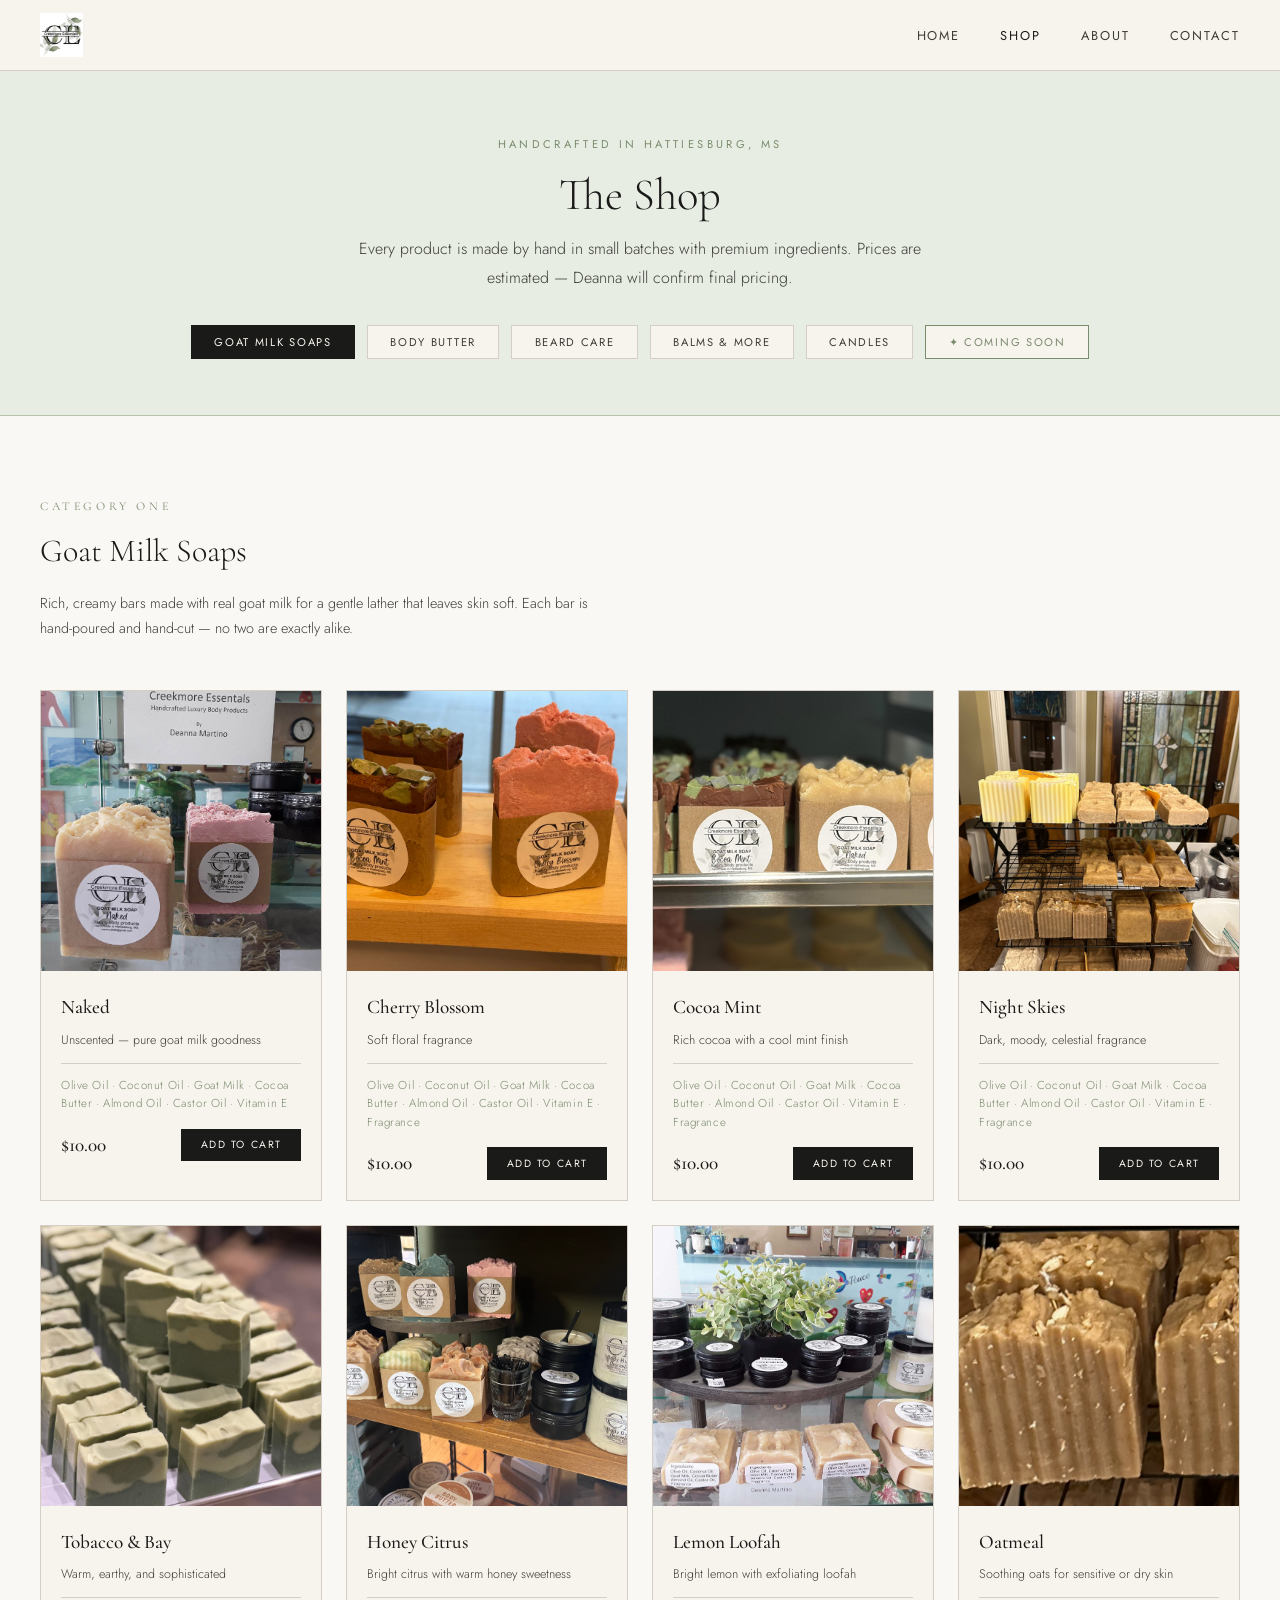
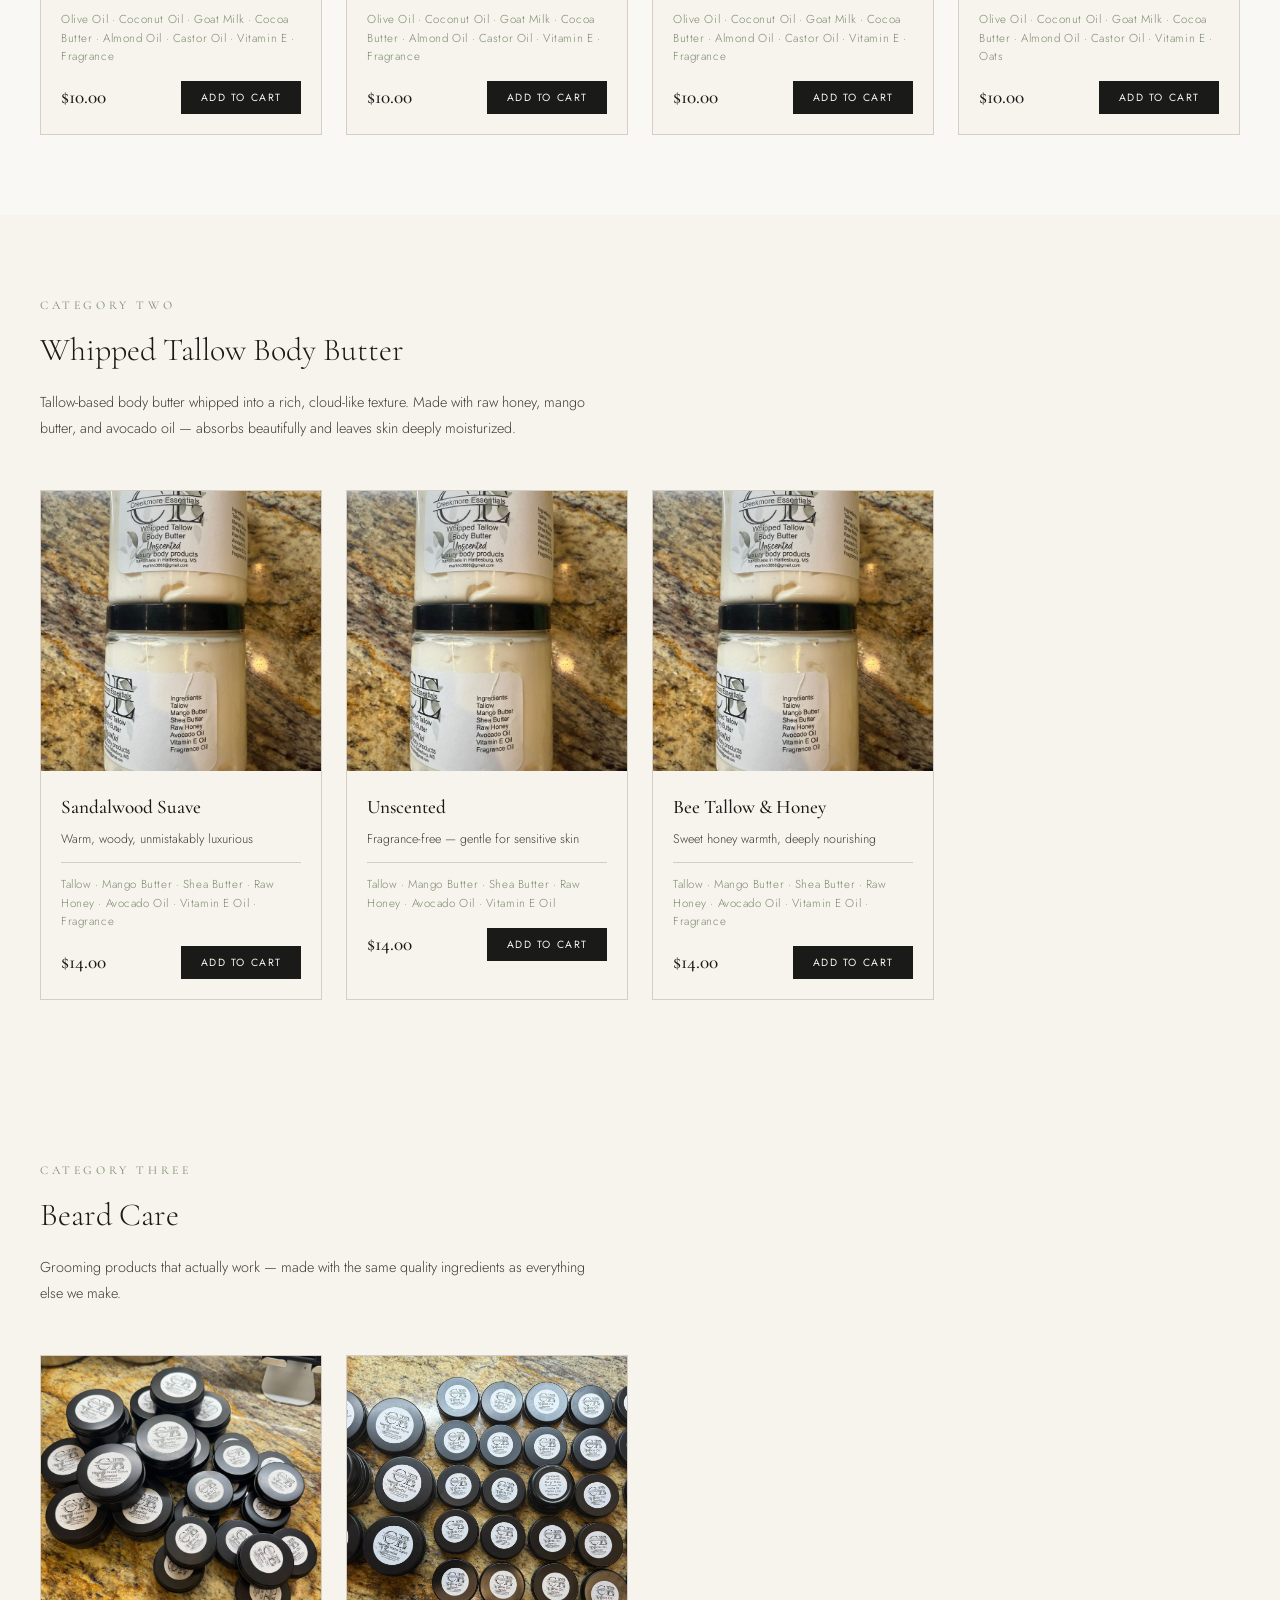
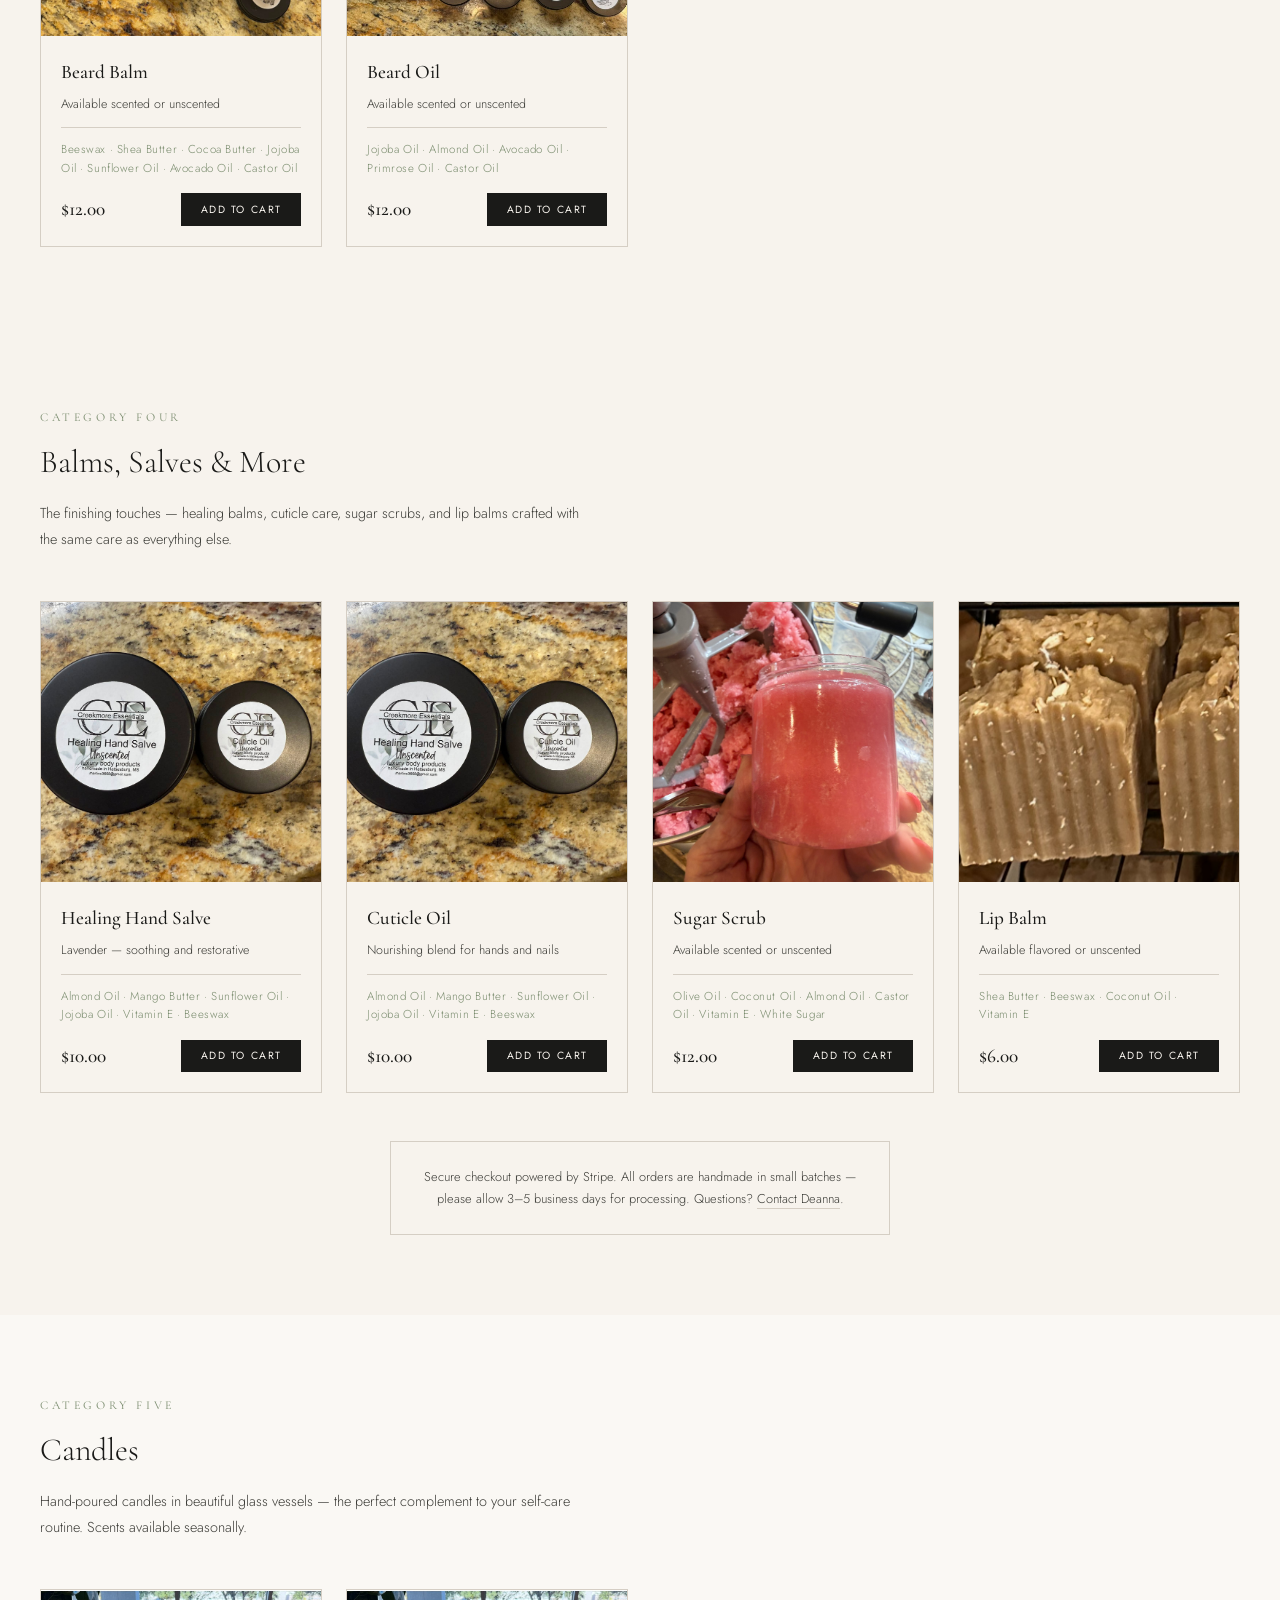
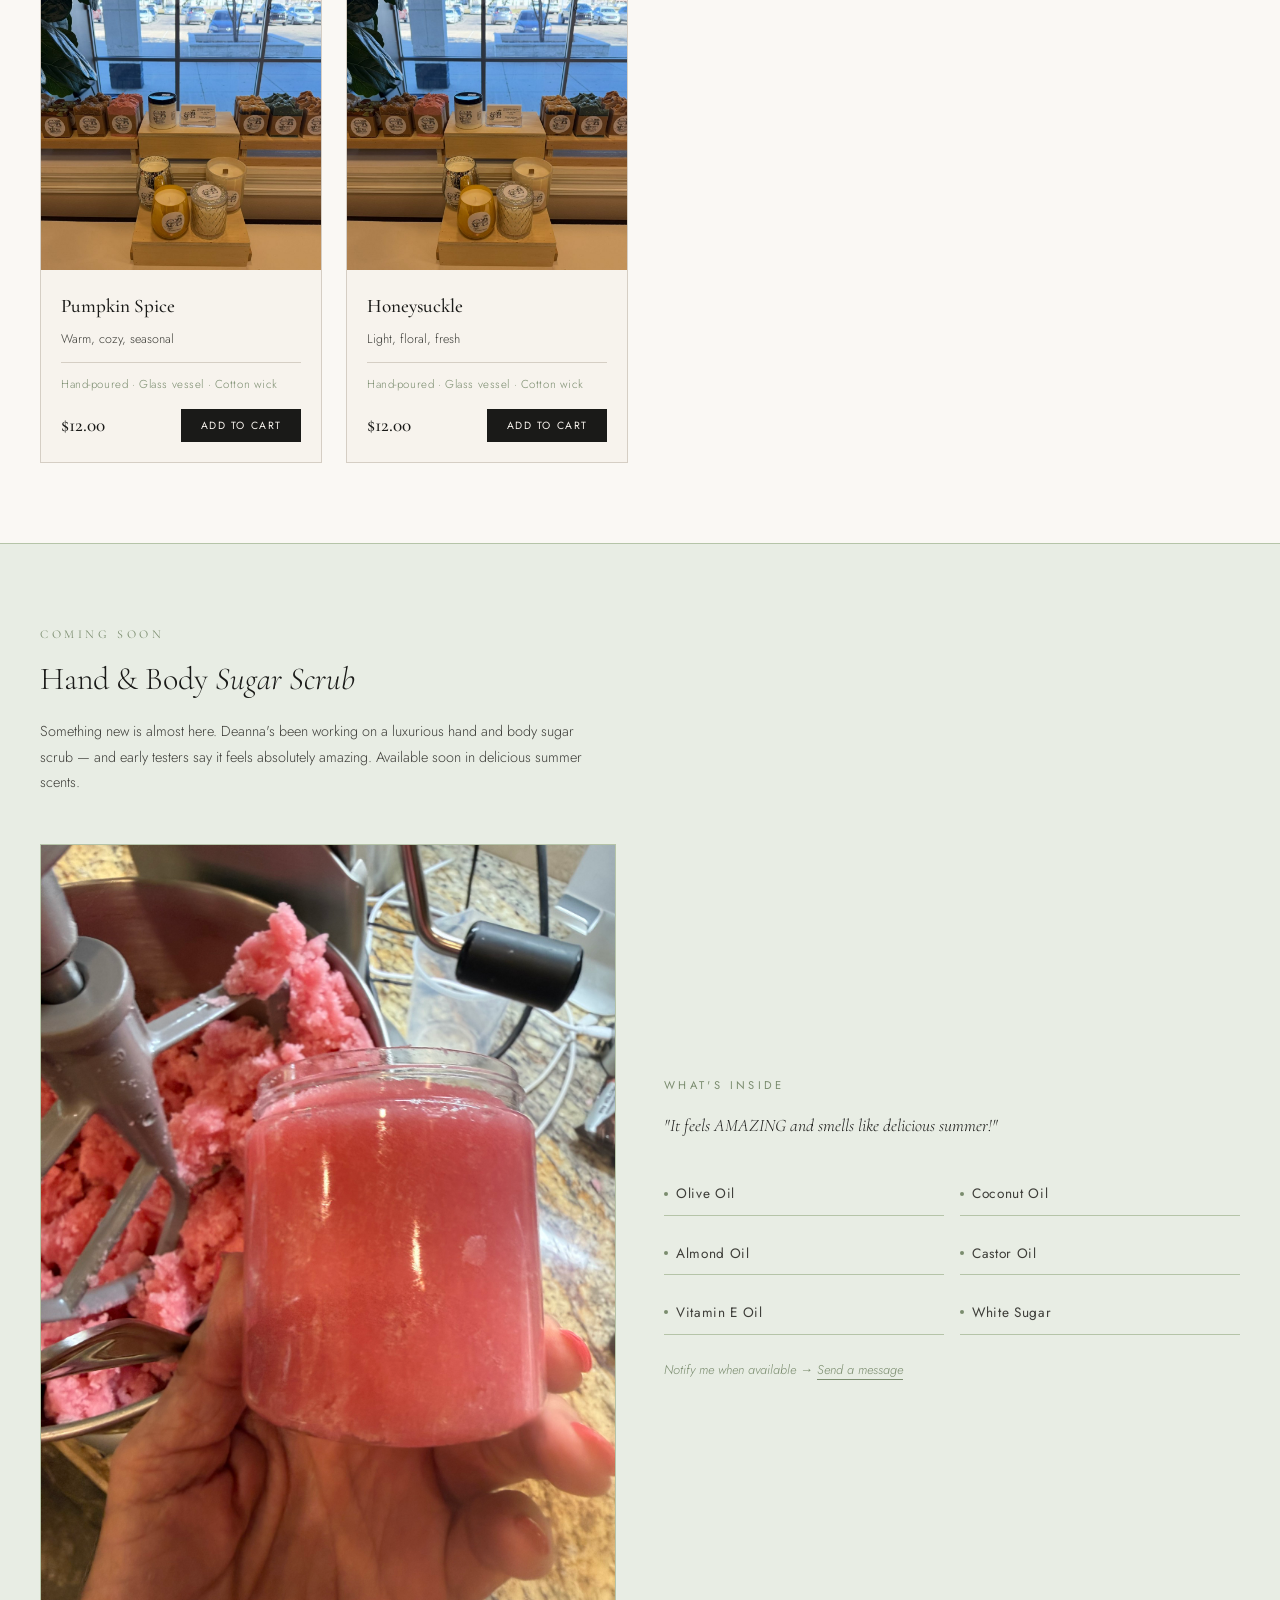
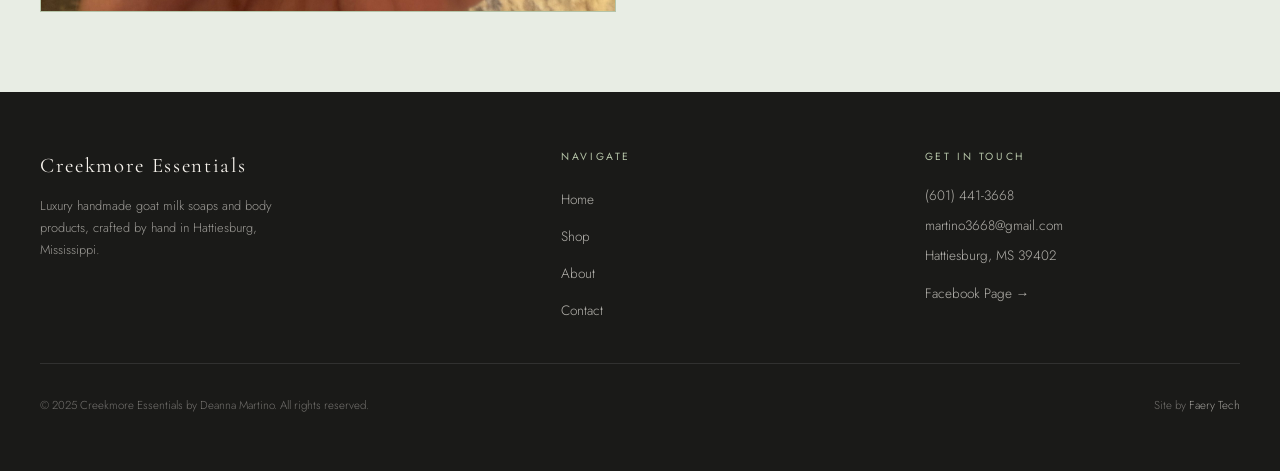
==== shop.html @ b6f65c26 "initial commit" ====
<!DOCTYPE html>
<html lang="en">
<head>
  <meta charset="UTF-8" />
  <meta name="viewport" content="width=device-width, initial-scale=1.0" />
  <title>Shop — Creekmore Essentials</title>
  <meta name="description" content="Shop handmade luxury goat milk soaps, body butters, beard care, and more by Creekmore Essentials." />
  <link rel="stylesheet" href="styles.css" />
</head>
<body>

  <!-- ===== NAVIGATION ===== -->
  <nav class="nav">
    <div class="nav-inner">
      <a href="index.html" class="nav-logo"><img src="Images/logo.jpg" alt="Creekmore Essentials" /></a>
      <ul class="nav-links" id="navLinks">
        <li><a href="index.html">Home</a></li>
        <li><a href="shop.html" class="active">Shop</a></li>
        <li><a href="about.html">About</a></li>
        <li><a href="contact.html">Contact</a></li>
      </ul>
      <button class="nav-toggle" id="navToggle" aria-label="Toggle navigation">
        <span></span>
        <span></span>
        <span></span>
      </button>
    </div>
  </nav>

  <!-- ===== SHOP HERO ===== -->
  <div class="page-header">
    <span class="section-label">Handcrafted in Hattiesburg, MS</span>
    <h1 class="section-heading">The Shop</h1>
    <p class="section-body">Every product is made by hand in small batches with premium ingredients. Prices are estimated — Deanna will confirm final pricing.</p>
    <div class="shop-categories" style="margin-top:2rem;">
      <button class="category-btn active" onclick="scrollToSection('soaps')">Goat Milk Soaps</button>
      <button class="category-btn" onclick="scrollToSection('body-butter')">Body Butter</button>
      <button class="category-btn" onclick="scrollToSection('beard')">Beard Care</button>
      <button class="category-btn" onclick="scrollToSection('extras')">Balms & More</button>
      <button class="category-btn" onclick="scrollToSection('coming-soon')">Candles</button>
      <button class="category-btn" onclick="scrollToSection('coming-soon')" style="border-color: var(--sage); color: var(--sage);">✦ Coming Soon</button>
    </div>
  </div>

  <!-- ===== GOAT MILK SOAPS ===== -->
  <section class="shop-section" id="soaps">
    <div class="section-inner">
      <p class="shop-category-heading">Category One</p>
      <h2 class="shop-category-title">Goat Milk Soaps</h2>
      <p class="shop-category-desc">Rich, creamy bars made with real goat milk for a gentle lather that leaves skin soft. Each bar is hand-poured and hand-cut — no two are exactly alike.</p>

      <div class="shop-grid">

        <div class="shop-item">
          <div class="shop-item-image">
            <img src="Images/3.jpg" alt="Naked Goat Milk Soap" />
          </div>
          <div class="shop-item-info">
            <h3 class="shop-item-name">Naked</h3>
            <p class="shop-item-scent">Unscented — pure goat milk goodness</p>
            <p class="shop-item-ingredients">Olive Oil · Coconut Oil · Goat Milk · Cocoa Butter · Almond Oil · Castor Oil · Vitamin E</p>
            <div class="shop-item-footer">
              <span class="shop-item-price">$10.00</span>
              <!-- Stripe buy button goes here -->
              <button class="btn-add-cart">Add to Cart</button>
            </div>
          </div>
        </div>

        <div class="shop-item">
          <div class="shop-item-image">
            <img src="Images/8.jpg" alt="Cherry Blossom Soap" />
          </div>
          <div class="shop-item-info">
            <h3 class="shop-item-name">Cherry Blossom</h3>
            <p class="shop-item-scent">Soft floral fragrance</p>
            <p class="shop-item-ingredients">Olive Oil · Coconut Oil · Goat Milk · Cocoa Butter · Almond Oil · Castor Oil · Vitamin E · Fragrance</p>
            <div class="shop-item-footer">
              <span class="shop-item-price">$10.00</span>
              <button class="btn-add-cart">Add to Cart</button>
            </div>
          </div>
        </div>

        <div class="shop-item">
          <div class="shop-item-image">
            <img src="Images/5.jpg" alt="Cocoa Mint Soap" />
          </div>
          <div class="shop-item-info">
            <h3 class="shop-item-name">Cocoa Mint</h3>
            <p class="shop-item-scent">Rich cocoa with a cool mint finish</p>
            <p class="shop-item-ingredients">Olive Oil · Coconut Oil · Goat Milk · Cocoa Butter · Almond Oil · Castor Oil · Vitamin E · Fragrance</p>
            <div class="shop-item-footer">
              <span class="shop-item-price">$10.00</span>
              <button class="btn-add-cart">Add to Cart</button>
            </div>
          </div>
        </div>

        <div class="shop-item">
          <div class="shop-item-image">
            <img src="Images/12.jpg" alt="Night Skies Soap" />
          </div>
          <div class="shop-item-info">
            <h3 class="shop-item-name">Night Skies</h3>
            <p class="shop-item-scent">Dark, moody, celestial fragrance</p>
            <p class="shop-item-ingredients">Olive Oil · Coconut Oil · Goat Milk · Cocoa Butter · Almond Oil · Castor Oil · Vitamin E · Fragrance</p>
            <div class="shop-item-footer">
              <span class="shop-item-price">$10.00</span>
              <button class="btn-add-cart">Add to Cart</button>
            </div>
          </div>
        </div>

        <div class="shop-item">
          <div class="shop-item-image">
            <img src="Images/17.jpg" alt="Tobacco and Bay Soap" />
          </div>
          <div class="shop-item-info">
            <h3 class="shop-item-name">Tobacco & Bay</h3>
            <p class="shop-item-scent">Warm, earthy, and sophisticated</p>
            <p class="shop-item-ingredients">Olive Oil · Coconut Oil · Goat Milk · Cocoa Butter · Almond Oil · Castor Oil · Vitamin E · Fragrance</p>
            <div class="shop-item-footer">
              <span class="shop-item-price">$10.00</span>
              <button class="btn-add-cart">Add to Cart</button>
            </div>
          </div>
        </div>

        <div class="shop-item">
          <div class="shop-item-image">
            <img src="Images/10.jpg" alt="Honey Citrus Soap" />
          </div>
          <div class="shop-item-info">
            <h3 class="shop-item-name">Honey Citrus</h3>
            <p class="shop-item-scent">Bright citrus with warm honey sweetness</p>
            <p class="shop-item-ingredients">Olive Oil · Coconut Oil · Goat Milk · Cocoa Butter · Almond Oil · Castor Oil · Vitamin E · Fragrance</p>
            <div class="shop-item-footer">
              <span class="shop-item-price">$10.00</span>
              <button class="btn-add-cart">Add to Cart</button>
            </div>
          </div>
        </div>

        <div class="shop-item">
          <div class="shop-item-image">
            <img src="Images/4.jpg" alt="Lemon Loofah Soap" />
          </div>
          <div class="shop-item-info">
            <h3 class="shop-item-name">Lemon Loofah</h3>
            <p class="shop-item-scent">Bright lemon with exfoliating loofah</p>
            <p class="shop-item-ingredients">Olive Oil · Coconut Oil · Goat Milk · Cocoa Butter · Almond Oil · Castor Oil · Vitamin E · Fragrance</p>
            <div class="shop-item-footer">
              <span class="shop-item-price">$10.00</span>
              <button class="btn-add-cart">Add to Cart</button>
            </div>
          </div>
        </div>

        <div class="shop-item">
          <div class="shop-item-image">
            <img src="Images/1.jpg" alt="Oatmeal Goat Milk Soap" />
          </div>
          <div class="shop-item-info">
            <h3 class="shop-item-name">Oatmeal</h3>
            <p class="shop-item-scent">Soothing oats for sensitive or dry skin</p>
            <p class="shop-item-ingredients">Olive Oil · Coconut Oil · Goat Milk · Cocoa Butter · Almond Oil · Castor Oil · Vitamin E · Oats</p>
            <div class="shop-item-footer">
              <span class="shop-item-price">$10.00</span>
              <button class="btn-add-cart">Add to Cart</button>
            </div>
          </div>
        </div>

      </div>
    </div>
  </section>

  <!-- ===== BODY BUTTER ===== -->
  <section class="shop-section" id="body-butter" style="background-color: var(--cream);">
    <div class="section-inner">
      <p class="shop-category-heading">Category Two</p>
      <h2 class="shop-category-title">Whipped Tallow Body Butter</h2>
      <p class="shop-category-desc">Tallow-based body butter whipped into a rich, cloud-like texture. Made with raw honey, mango butter, and avocado oil — absorbs beautifully and leaves skin deeply moisturized.</p>

      <div class="shop-grid">

        <div class="shop-item">
          <div class="shop-item-image">
            <img src="Images/whippedtallowbodybutter.jpg" alt="Sandalwood Suave Whipped Tallow Body Butter" />
          </div>
          <div class="shop-item-info">
            <h3 class="shop-item-name">Sandalwood Suave</h3>
            <p class="shop-item-scent">Warm, woody, unmistakably luxurious</p>
            <p class="shop-item-ingredients">Tallow · Mango Butter · Shea Butter · Raw Honey · Avocado Oil · Vitamin E Oil · Fragrance</p>
            <div class="shop-item-footer">
              <span class="shop-item-price">$14.00</span>
              <button class="btn-add-cart">Add to Cart</button>
            </div>
          </div>
        </div>

        <div class="shop-item">
          <div class="shop-item-image">
            <img src="Images/whippedtallowbodybutter.jpg" alt="Unscented Whipped Tallow Body Butter" />
          </div>
          <div class="shop-item-info">
            <h3 class="shop-item-name">Unscented</h3>
            <p class="shop-item-scent">Fragrance-free — gentle for sensitive skin</p>
            <p class="shop-item-ingredients">Tallow · Mango Butter · Shea Butter · Raw Honey · Avocado Oil · Vitamin E Oil</p>
            <div class="shop-item-footer">
              <span class="shop-item-price">$14.00</span>
              <button class="btn-add-cart">Add to Cart</button>
            </div>
          </div>
        </div>

        <div class="shop-item">
          <div class="shop-item-image">
            <img src="Images/whippedtallowbodybutter.jpg" alt="Bee Tallow and Honey Whipped Body Butter" />
          </div>
          <div class="shop-item-info">
            <h3 class="shop-item-name">Bee Tallow & Honey</h3>
            <p class="shop-item-scent">Sweet honey warmth, deeply nourishing</p>
            <p class="shop-item-ingredients">Tallow · Mango Butter · Shea Butter · Raw Honey · Avocado Oil · Vitamin E Oil · Fragrance</p>
            <div class="shop-item-footer">
              <span class="shop-item-price">$14.00</span>
              <button class="btn-add-cart">Add to Cart</button>
            </div>
          </div>
        </div>

      </div>
    </div>
  </section>

  <!-- ===== BEARD CARE ===== -->
  <section class="shop-section" id="beard">
    <div class="section-inner">
      <p class="shop-category-heading">Category Three</p>
      <h2 class="shop-category-title">Beard Care</h2>
      <p class="shop-category-desc">Grooming products that actually work — made with the same quality ingredients as everything else we make.</p>

      <div class="shop-grid">

        <div class="shop-item">
          <div class="shop-item-image">
            <img src="Images/23.jpg" alt="Beard Balm" />
          </div>
          <div class="shop-item-info">
            <h3 class="shop-item-name">Beard Balm</h3>
            <p class="shop-item-scent">Available scented or unscented</p>
            <p class="shop-item-ingredients">Beeswax · Shea Butter · Cocoa Butter · Jojoba Oil · Sunflower Oil · Avocado Oil · Castor Oil</p>
            <div class="shop-item-footer">
              <span class="shop-item-price">$12.00</span>
              <button class="btn-add-cart">Add to Cart</button>
            </div>
          </div>
        </div>

        <div class="shop-item">
          <div class="shop-item-image">
            <img src="Images/21.jpg" alt="Beard Oil" />
          </div>
          <div class="shop-item-info">
            <h3 class="shop-item-name">Beard Oil</h3>
            <p class="shop-item-scent">Available scented or unscented</p>
            <p class="shop-item-ingredients">Jojoba Oil · Almond Oil · Avocado Oil · Primrose Oil · Castor Oil</p>
            <div class="shop-item-footer">
              <span class="shop-item-price">$12.00</span>
              <button class="btn-add-cart">Add to Cart</button>
            </div>
          </div>
        </div>

      </div>
    </div>
  </section>

  <!-- ===== BALMS & EXTRAS ===== -->
  <section class="shop-section" id="extras" style="background-color: var(--cream);">
    <div class="section-inner">
      <p class="shop-category-heading">Category Four</p>
      <h2 class="shop-category-title">Balms, Salves & More</h2>
      <p class="shop-category-desc">The finishing touches — healing balms, cuticle care, sugar scrubs, and lip balms crafted with the same care as everything else.</p>

      <div class="shop-grid">

        <div class="shop-item">
          <div class="shop-item-image">
            <img src="Images/handsalvecuticleoil.jpg" alt="Healing Hand Salve" />
          </div>
          <div class="shop-item-info">
            <h3 class="shop-item-name">Healing Hand Salve</h3>
            <p class="shop-item-scent">Lavender — soothing and restorative</p>
            <p class="shop-item-ingredients">Almond Oil · Mango Butter · Sunflower Oil · Jojoba Oil · Vitamin E · Beeswax</p>
            <div class="shop-item-footer">
              <span class="shop-item-price">$10.00</span>
              <button class="btn-add-cart">Add to Cart</button>
            </div>
          </div>
        </div>

        <div class="shop-item">
          <div class="shop-item-image">
            <img src="Images/handsalvecuticleoil.jpg" alt="Cuticle Oil" />
          </div>
          <div class="shop-item-info">
            <h3 class="shop-item-name">Cuticle Oil</h3>
            <p class="shop-item-scent">Nourishing blend for hands and nails</p>
            <p class="shop-item-ingredients">Almond Oil · Mango Butter · Sunflower Oil · Jojoba Oil · Vitamin E · Beeswax</p>
            <div class="shop-item-footer">
              <span class="shop-item-price">$10.00</span>
              <button class="btn-add-cart">Add to Cart</button>
            </div>
          </div>
        </div>

        <div class="shop-item">
          <div class="shop-item-image">
            <img src="Images/handandbodysugarscrub.jpg" alt="Sugar Scrub" />
          </div>
          <div class="shop-item-info">
            <h3 class="shop-item-name">Sugar Scrub</h3>
            <p class="shop-item-scent">Available scented or unscented</p>
            <p class="shop-item-ingredients">Olive Oil · Coconut Oil · Almond Oil · Castor Oil · Vitamin E · White Sugar</p>
            <div class="shop-item-footer">
              <span class="shop-item-price">$12.00</span>
              <button class="btn-add-cart">Add to Cart</button>
            </div>
          </div>
        </div>

        <div class="shop-item">
          <div class="shop-item-image">
            <img src="Images/1.jpg" alt="Lip Balm" />
          </div>
          <div class="shop-item-info">
            <h3 class="shop-item-name">Lip Balm</h3>
            <p class="shop-item-scent">Available flavored or unscented</p>
            <p class="shop-item-ingredients">Shea Butter · Beeswax · Coconut Oil · Vitamin E</p>
            <div class="shop-item-footer">
              <span class="shop-item-price">$6.00</span>
              <button class="btn-add-cart">Add to Cart</button>
            </div>
          </div>
        </div>

      </div>

      <!-- Stripe checkout note -->
      <div class="stripe-note">
        <p>Secure checkout powered by Stripe. All orders are handmade in small batches — please allow 3–5 business days for processing. Questions? <a href="contact.html" style="border-bottom:1px solid var(--border);">Contact Deanna</a>.</p>
      </div>

    </div>
  </section>

  <!-- ===== CANDLES ===== -->
  <section class="shop-section" style="background-color: var(--warm-white);">
    <div class="section-inner">
      <p class="shop-category-heading">Category Five</p>
      <h2 class="shop-category-title">Candles</h2>
      <p class="shop-category-desc">Hand-poured candles in beautiful glass vessels — the perfect complement to your self-care routine. Scents available seasonally.</p>

      <div class="shop-grid">
        <div class="shop-item">
          <div class="shop-item-image">
            <img src="Images/24.jpg" alt="Creekmore Essentials Candles" />
          </div>
          <div class="shop-item-info">
            <h3 class="shop-item-name">Pumpkin Spice</h3>
            <p class="shop-item-scent">Warm, cozy, seasonal</p>
            <p class="shop-item-ingredients">Hand-poured · Glass vessel · Cotton wick</p>
            <div class="shop-item-footer">
              <span class="shop-item-price">$12.00</span>
              <button class="btn-add-cart">Add to Cart</button>
            </div>
          </div>
        </div>

        <div class="shop-item">
          <div class="shop-item-image">
            <img src="Images/24.jpg" alt="Creekmore Essentials Candles" />
          </div>
          <div class="shop-item-info">
            <h3 class="shop-item-name">Honeysuckle</h3>
            <p class="shop-item-scent">Light, floral, fresh</p>
            <p class="shop-item-ingredients">Hand-poured · Glass vessel · Cotton wick</p>
            <div class="shop-item-footer">
              <span class="shop-item-price">$12.00</span>
              <button class="btn-add-cart">Add to Cart</button>
            </div>
          </div>
        </div>
      </div>
    </div>
  </section>

  <!-- ===== COMING SOON ===== -->
  <section class="shop-section" id="coming-soon" style="background-color: var(--sage-pale); border-top: 1px solid var(--sage-light);">
    <div class="section-inner">
      <p class="shop-category-heading">Coming Soon</p>
      <h2 class="shop-category-title">Hand & Body <em>Sugar Scrub</em></h2>
      <p class="shop-category-desc">Something new is almost here. Deanna's been working on a luxurious hand and body sugar scrub — and early testers say it feels absolutely amazing. Available soon in delicious summer scents.</p>

      <div style="display: grid; grid-template-columns: 1fr 1fr; gap: 3rem; align-items: center; margin-top: 2rem;">
        <div>
          <img src="Images/handandbodysugarscrub.jpg" alt="Hand and Body Sugar Scrub coming soon" style="width:100%; border: 1px solid var(--sage-light);" />
        </div>
        <div>
          <span class="section-label">What's inside</span>
          <p style="font-family: var(--font-display); font-size: 1.1rem; font-style: italic; color: var(--ink); margin-bottom: 1rem; line-height: 1.7;">"It feels AMAZING and smells like delicious summer!"</p>
          <ul class="ingredients-list">
            <li>Olive Oil</li>
            <li>Coconut Oil</li>
            <li>Almond Oil</li>
            <li>Castor Oil</li>
            <li>Vitamin E Oil</li>
            <li>White Sugar</li>
          </ul>
          <p style="font-size: 0.8rem; color: var(--sage); margin-top: 1.5rem; font-style: italic;">Notify me when available → <a href="contact.html" style="border-bottom: 1px solid var(--sage);">Send a message</a></p>
        </div>
      </div>
    </div>
  </section>

  <!-- ===== FOOTER ===== -->
  <footer class="footer">
    <div class="footer-inner">
      <div>
        <p class="footer-brand-name">Creekmore Essentials</p>
        <p class="footer-tagline">Luxury handmade goat milk soaps and body products, crafted by hand in Hattiesburg, Mississippi.</p>
      </div>
      <div>
        <p class="footer-heading">Navigate</p>
        <ul class="footer-links">
          <li><a href="index.html">Home</a></li>
          <li><a href="shop.html">Shop</a></li>
          <li><a href="about.html">About</a></li>
          <li><a href="contact.html">Contact</a></li>
        </ul>
      </div>
      <div>
        <p class="footer-heading">Get in Touch</p>
        <p class="footer-contact-item"><a href="tel:6014413668">(601) 441-3668</a></p>
        <p class="footer-contact-item"><a href="mailto:martino3668@gmail.com">martino3668@gmail.com</a></p>
        <p class="footer-contact-item">Hattiesburg, MS 39402</p>
        <p class="footer-contact-item" style="margin-top:1rem;"><a href="https://www.facebook.com/profile.php?id=61579328254378" target="_blank">Facebook Page →</a></p>
      </div>
    </div>
    <div class="footer-bottom">
      <p class="footer-copyright">&copy; 2025 Creekmore Essentials by Deanna Martino. All rights reserved.</p>
      <p class="footer-made-by">Site by <a href="https://faerytech.net" target="_blank">Faery Tech</a></p>
    </div>
  </footer>

  <script src="main.js"></script>
</body>
</html>
---- styles.css ----
/* ============================================
   CREEKMORE ESSENTIALS — styles.css
   Luxury handmade soaps & body products
   Deanna Martino | Hattiesburg, MS
   ============================================ */

/* --- Google Fonts --- */
@import url('https://fonts.googleapis.com/css2?family=Cormorant+Garamond:ital,wght@0,300;0,400;0,500;0,600;1,300;1,400&family=Jost:wght@300;400;500&display=swap');

/* --- CSS Variables --- */
:root {
  --cream: #f7f3ed;
  --cream-dark: #ede7dd;
  --ink: #1a1a18;
  --ink-light: #3d3d38;
  --sage: #7a8c6e;
  --sage-light: #b5c4a8;
  --sage-pale: #e8ede4;
  --warm-white: #faf8f4;
  --border: #d5cec4;
  --font-display: 'Cormorant Garamond', Georgia, serif;
  --font-body: 'Jost', sans-serif;
  --transition: 0.3s ease;
}

/* --- Reset --- */
*, *::before, *::after {
  box-sizing: border-box;
  margin: 0;
  padding: 0;
}

html {
  scroll-behavior: smooth;
}

body {
  background-color: var(--cream);
  color: var(--ink);
  font-family: var(--font-body);
  font-weight: 300;
  font-size: 16px;
  line-height: 1.7;
  -webkit-font-smoothing: antialiased;
}

img {
  max-width: 100%;
  display: block;
}

a {
  color: inherit;
  text-decoration: none;
}

/* ============================================
   NAVIGATION
   ============================================ */

.nav {
  position: sticky;
  top: 0;
  z-index: 100;
  background-color: var(--cream);
  border-bottom: 1px solid var(--border);
  padding: 0 2rem;
}

.nav-inner {
  max-width: 1200px;
  margin: 0 auto;
  display: flex;
  align-items: center;
  justify-content: space-between;
  height: 70px;
}

.nav-logo {
  font-family: var(--font-display);
  font-size: 1.3rem;
  font-weight: 500;
  letter-spacing: 0.08em;
  text-transform: uppercase;
}

.nav-logo span {
  color: var(--sage);
}

.nav-logo img {
  height: 44px;
  max-width: 180px;
  width: auto;
  display: block;
}

.nav-links {
  display: flex;
  gap: 2.5rem;
  list-style: none;
}

.nav-links a {
  font-family: var(--font-body);
  font-size: 0.8rem;
  font-weight: 400;
  letter-spacing: 0.15em;
  text-transform: uppercase;
  color: var(--ink-light);
  transition: color var(--transition);
}

.nav-links a:hover,
.nav-links a.active {
  color: var(--ink);
}

/* Mobile nav toggle */
.nav-toggle {
  display: none;
  flex-direction: column;
  gap: 5px;
  cursor: pointer;
  background: none;
  border: none;
  padding: 4px;
}

.nav-toggle span {
  display: block;
  width: 24px;
  height: 1px;
  background-color: var(--ink);
  transition: var(--transition);
}

/* ============================================
   HERO — INDEX
   ============================================ */

.hero {
  min-height: 70vh;
  display: grid;
  grid-template-columns: 1fr 1fr;
  overflow: hidden;
}

.hero-content {
  display: flex;
  flex-direction: column;
  justify-content: center;
  padding: 6rem 5rem 6rem 6rem;
  background-color: var(--warm-white);
}

.hero-eyebrow {
  font-family: var(--font-body);
  font-size: 0.75rem;
  font-weight: 400;
  letter-spacing: 0.25em;
  text-transform: uppercase;
  color: var(--sage);
  margin-bottom: 1.5rem;
}

.hero-heading {
  font-family: var(--font-display);
  font-size: clamp(3rem, 5vw, 5.5rem);
  font-weight: 300;
  line-height: 1.1;
  color: var(--ink);
  margin-bottom: 1.5rem;
}

.hero-heading em {
  font-style: italic;
  color: var(--sage);
}

.hero-subtext {
  font-size: 1rem;
  font-weight: 300;
  color: var(--ink-light);
  max-width: 380px;
  margin-bottom: 3rem;
  line-height: 1.8;
}

.hero-ctas {
  display: flex;
  gap: 1rem;
  flex-wrap: wrap;
}

.btn-primary {
  display: inline-block;
  padding: 0.85rem 2.2rem;
  background-color: var(--ink);
  color: var(--cream);
  font-family: var(--font-body);
  font-size: 0.75rem;
  font-weight: 400;
  letter-spacing: 0.2em;
  text-transform: uppercase;
  transition: background-color var(--transition), color var(--transition);
}

.btn-primary:hover {
  background-color: var(--sage);
}

.btn-outline {
  display: inline-block;
  padding: 0.85rem 2.2rem;
  border: 1px solid var(--ink);
  color: var(--ink);
  font-family: var(--font-body);
  font-size: 0.75rem;
  font-weight: 400;
  letter-spacing: 0.2em;
  text-transform: uppercase;
  transition: background-color var(--transition), color var(--transition), border-color var(--transition);
}

.btn-outline:hover {
  background-color: var(--ink);
  color: var(--cream);
}

.hero-image {
  position: relative;
  overflow: hidden;
}

.hero-image img {
  width: 100%;
  height: 100%;
  object-fit: cover;
  object-position: center;
}

/* ============================================
   SECTION COMMONS
   ============================================ */

section {
  padding: 6rem 2rem;
}

.section-inner {
  max-width: 1200px;
  margin: 0 auto;
}

.section-label {
  font-family: var(--font-body);
  font-size: 0.7rem;
  font-weight: 400;
  letter-spacing: 0.3em;
  text-transform: uppercase;
  color: var(--sage);
  margin-bottom: 1rem;
  display: block;
}

.section-heading {
  font-family: var(--font-display);
  font-size: clamp(2rem, 3.5vw, 3.5rem);
  font-weight: 300;
  line-height: 1.15;
  color: var(--ink);
  margin-bottom: 1.5rem;
}

.section-heading em {
  font-style: italic;
}

.section-body {
  font-size: 1rem;
  font-weight: 300;
  color: var(--ink-light);
  max-width: 600px;
  line-height: 1.85;
}

/* ============================================
   INGREDIENTS HIGHLIGHT — INDEX
   ============================================ */

.ingredients-section {
  background-color: var(--sage-pale);
  border-top: 1px solid var(--sage-light);
  border-bottom: 1px solid var(--sage-light);
}

.ingredients-grid {
  display: grid;
  grid-template-columns: 1fr 1fr;
  gap: 5rem;
  align-items: center;
}

.ingredients-list {
  display: grid;
  grid-template-columns: 1fr 1fr;
  gap: 1rem;
  list-style: none;
  margin-top: 2rem;
}

.ingredients-list li {
  font-size: 0.85rem;
  font-weight: 400;
  letter-spacing: 0.05em;
  color: var(--ink-light);
  padding: 0.6rem 0;
  border-bottom: 1px solid var(--sage-light);
  display: flex;
  align-items: center;
  gap: 0.5rem;
}

.ingredients-list li::before {
  content: '';
  display: inline-block;
  width: 4px;
  height: 4px;
  border-radius: 50%;
  background-color: var(--sage);
  flex-shrink: 0;
}

.ingredients-note {
  margin-top: 2rem;
  padding: 1.2rem 1.5rem;
  border-left: 3px solid var(--sage);
  background-color: rgba(255,255,255,0.5);
}

.ingredients-note p {
  font-family: var(--font-display);
  font-style: italic;
  font-size: 1rem;
  color: var(--ink-light);
  line-height: 1.7;
}

/* ============================================
   FEATURED PRODUCTS — INDEX
   ============================================ */

.featured-section {
  background-color: var(--warm-white);
}

.featured-grid {
  display: grid;
  grid-template-columns: repeat(3, 1fr);
  gap: 2rem;
  margin-top: 3rem;
}

.product-card {
  background-color: var(--cream);
  border: 1px solid var(--border);
  overflow: hidden;
  transition: transform var(--transition), box-shadow var(--transition);
  cursor: pointer;
}

.product-card:hover {
  transform: translateY(-4px);
  box-shadow: 0 12px 40px rgba(26,26,24,0.08);
}

.product-card-image {
  aspect-ratio: 4/3;
  overflow: hidden;
  background-color: var(--cream-dark);
}

.product-card-image img {
  width: 100%;
  height: 100%;
  object-fit: cover;
  transition: transform 0.5s ease;
}

.product-card:hover .product-card-image img {
  transform: scale(1.04);
}

.product-card-body {
  padding: 1.5rem;
}

.product-card-category {
  font-size: 0.65rem;
  font-weight: 400;
  letter-spacing: 0.25em;
  text-transform: uppercase;
  color: var(--sage);
  margin-bottom: 0.5rem;
}

.product-card-name {
  font-family: var(--font-display);
  font-size: 1.3rem;
  font-weight: 500;
  color: var(--ink);
  margin-bottom: 0.5rem;
}

.product-card-desc {
  font-size: 0.85rem;
  font-weight: 300;
  color: var(--ink-light);
  line-height: 1.6;
  margin-bottom: 1rem;
}

.product-card-footer {
  display: flex;
  align-items: center;
  justify-content: space-between;
}

.product-price {
  font-family: var(--font-display);
  font-size: 1.1rem;
  font-weight: 500;
  color: var(--ink);
}

.product-link {
  font-size: 0.7rem;
  font-weight: 400;
  letter-spacing: 0.15em;
  text-transform: uppercase;
  color: var(--sage);
  border-bottom: 1px solid var(--sage-light);
  padding-bottom: 2px;
  transition: color var(--transition), border-color var(--transition);
}

.product-link:hover {
  color: var(--ink);
  border-color: var(--ink);
}

.featured-cta {
  text-align: center;
  margin-top: 3rem;
}

/* ============================================
   SOLD AT — INDEX
   ============================================ */

.retail-section {
  background-color: var(--cream);
  border-top: 1px solid var(--border);
}

.retail-inner {
  max-width: 800px;
  margin: 0 auto;
  text-align: center;
}

.retail-inner .section-heading {
  margin-bottom: 1rem;
}

.retail-inner .section-body {
  max-width: 100%;
  margin: 0 auto 2rem;
}

.retail-tag {
  display: inline-block;
  padding: 0.6rem 1.5rem;
  border: 1px solid var(--ink);
  font-size: 0.75rem;
  font-weight: 400;
  letter-spacing: 0.2em;
  text-transform: uppercase;
  color: var(--ink);
}

/* ============================================
   SHOP PAGE
   ============================================ */

.shop-hero {
  background-color: var(--sage-pale);
  padding: 5rem 2rem 4rem;
  text-align: center;
  border-bottom: 1px solid var(--sage-light);
}

.shop-hero .section-heading {
  margin: 0 auto 1rem;
}

.shop-hero .section-body {
  margin: 0 auto;
  text-align: center;
}

.shop-categories {
  display: flex;
  gap: 0.75rem;
  flex-wrap: wrap;
  justify-content: center;
  margin-top: 2.5rem;
}

.category-btn {
  padding: 0.5rem 1.4rem;
  border: 1px solid var(--border);
  background: var(--cream);
  color: var(--ink-light);
  font-family: var(--font-body);
  font-size: 0.7rem;
  font-weight: 400;
  letter-spacing: 0.15em;
  text-transform: uppercase;
  cursor: pointer;
  transition: all var(--transition);
}

.category-btn:hover,
.category-btn.active {
  background-color: var(--ink);
  color: var(--cream);
  border-color: var(--ink);
}

.shop-section {
  padding: 5rem 2rem;
  background-color: var(--warm-white);
}

.shop-section + .shop-section {
  background-color: var(--cream);
}

.shop-category-heading {
  font-family: var(--font-display);
  font-size: 0.75rem;
  font-weight: 400;
  letter-spacing: 0.3em;
  text-transform: uppercase;
  color: var(--sage);
  margin-bottom: 0.5rem;
}

.shop-category-title {
  font-family: var(--font-display);
  font-size: clamp(1.8rem, 2.5vw, 2.5rem);
  font-weight: 300;
  color: var(--ink);
  margin-bottom: 0.75rem;
}

.shop-category-desc {
  font-size: 0.9rem;
  font-weight: 300;
  color: var(--ink-light);
  max-width: 550px;
  line-height: 1.8;
  margin-bottom: 3rem;
}

.shop-grid {
  display: grid;
  grid-template-columns: repeat(auto-fill, minmax(260px, 1fr));
  gap: 1.5rem;
}

/* Stripe buy button placeholder */
.shop-item {
  background-color: var(--cream);
  border: 1px solid var(--border);
  overflow: hidden;
  transition: transform var(--transition), box-shadow var(--transition);
}

.shop-item:hover {
  transform: translateY(-3px);
  box-shadow: 0 10px 30px rgba(26,26,24,0.07);
}

.shop-item-image {
  aspect-ratio: 1/1;
  overflow: hidden;
  background-color: var(--cream-dark);
}

.shop-item-image img {
  width: 100%;
  height: 100%;
  object-fit: cover;
  transition: transform 0.5s ease;
}

.shop-item:hover .shop-item-image img {
  transform: scale(1.04);
}

.shop-item-info {
  padding: 1.25rem;
}

.shop-item-name {
  font-family: var(--font-display);
  font-size: 1.2rem;
  font-weight: 500;
  color: var(--ink);
  margin-bottom: 0.35rem;
}

.shop-item-scent {
  font-size: 0.78rem;
  font-weight: 300;
  color: var(--ink-light);
  margin-bottom: 0.75rem;
}

.shop-item-ingredients {
  font-size: 0.72rem;
  font-weight: 300;
  color: var(--sage);
  letter-spacing: 0.05em;
  line-height: 1.6;
  margin-bottom: 1rem;
  border-top: 1px solid var(--border);
  padding-top: 0.75rem;
}

.shop-item-footer {
  display: flex;
  align-items: center;
  justify-content: space-between;
  margin-top: 0.5rem;
}

.shop-item-price {
  font-family: var(--font-display);
  font-size: 1.2rem;
  font-weight: 500;
  color: var(--ink);
}

.btn-add-cart {
  padding: 0.55rem 1.2rem;
  background-color: var(--ink);
  color: var(--cream);
  font-family: var(--font-body);
  font-size: 0.65rem;
  font-weight: 400;
  letter-spacing: 0.15em;
  text-transform: uppercase;
  border: none;
  cursor: pointer;
  transition: background-color var(--transition);
}

.btn-add-cart:hover {
  background-color: var(--sage);
}

.stripe-note {
  text-align: center;
  margin-top: 3rem;
  padding: 1.5rem;
  border: 1px solid var(--border);
  max-width: 500px;
  margin-left: auto;
  margin-right: auto;
}

.stripe-note p {
  font-size: 0.8rem;
  font-weight: 300;
  color: var(--ink-light);
  line-height: 1.7;
}

/* ============================================
   ABOUT PAGE
   ============================================ */

.about-hero {
  background-color: var(--sage-pale);
  padding: 6rem 2rem;
  border-bottom: 1px solid var(--sage-light);
}

.about-hero-inner {
  max-width: 1100px;
  margin: 0 auto;
  display: grid;
  grid-template-columns: 1fr 1fr;
  gap: 5rem;
  align-items: center;
}

.about-image {
  border: 1px solid var(--sage-light);
  overflow: hidden;
}

.about-image img {
  width: 100%;
  aspect-ratio: 3/4;
  object-fit: cover;
}

.about-story {
  padding: 4rem 2rem;
}

.about-story-inner {
  max-width: 700px;
  margin: 0 auto;
}

.about-story p {
  font-size: 1rem;
  font-weight: 300;
  color: var(--ink-light);
  line-height: 1.9;
  margin-bottom: 1.5rem;
}

.about-story p:first-of-type {
  font-family: var(--font-display);
  font-size: 1.2rem;
  font-weight: 400;
  font-style: italic;
  color: var(--ink);
  line-height: 1.7;
}

.about-values {
  background-color: var(--cream-dark);
  padding: 5rem 2rem;
}

.values-grid {
  display: grid;
  grid-template-columns: repeat(3, 1fr);
  gap: 2rem;
  margin-top: 3rem;
}

.value-item {
  padding: 2rem;
  background-color: var(--cream);
  border: 1px solid var(--border);
}

.value-number {
  font-family: var(--font-display);
  font-size: 3rem;
  font-weight: 300;
  color: var(--sage-light);
  line-height: 1;
  margin-bottom: 1rem;
}

.value-title {
  font-family: var(--font-display);
  font-size: 1.2rem;
  font-weight: 500;
  color: var(--ink);
  margin-bottom: 0.75rem;
}

.value-text {
  font-size: 0.875rem;
  font-weight: 300;
  color: var(--ink-light);
  line-height: 1.75;
}

/* ============================================
   CONTACT PAGE
   ============================================ */

.contact-hero {
  background-color: var(--sage-pale);
  padding: 5rem 2rem 4rem;
  text-align: center;
  border-bottom: 1px solid var(--sage-light);
}

.contact-section {
  padding: 5rem 2rem;
  background-color: var(--warm-white);
}

.contact-grid {
  max-width: 1000px;
  margin: 0 auto;
  display: grid;
  grid-template-columns: 1fr 1.5fr;
  gap: 5rem;
}

.contact-info h3 {
  font-family: var(--font-display);
  font-size: 1.5rem;
  font-weight: 400;
  color: var(--ink);
  margin-bottom: 1.5rem;
}

.contact-detail {
  margin-bottom: 1.5rem;
}

.contact-detail-label {
  font-size: 0.65rem;
  font-weight: 400;
  letter-spacing: 0.25em;
  text-transform: uppercase;
  color: var(--sage);
  display: block;
  margin-bottom: 0.3rem;
}

.contact-detail-value {
  font-size: 0.95rem;
  font-weight: 300;
  color: var(--ink);
  line-height: 1.6;
}

.contact-detail-value a {
  border-bottom: 1px solid var(--border);
  transition: border-color var(--transition), color var(--transition);
}

.contact-detail-value a:hover {
  color: var(--sage);
  border-color: var(--sage);
}

.contact-social {
  margin-top: 2rem;
  padding-top: 2rem;
  border-top: 1px solid var(--border);
}

.contact-social p {
  font-size: 0.65rem;
  font-weight: 400;
  letter-spacing: 0.25em;
  text-transform: uppercase;
  color: var(--sage);
  margin-bottom: 0.75rem;
}

.contact-social a {
  font-size: 0.9rem;
  font-weight: 400;
  color: var(--ink);
  display: flex;
  align-items: center;
  gap: 0.5rem;
  transition: color var(--transition);
}

.contact-social a:hover {
  color: var(--sage);
}

/* Contact form */
.contact-form {
  display: flex;
  flex-direction: column;
  gap: 1.25rem;
}

.form-group {
  display: flex;
  flex-direction: column;
  gap: 0.4rem;
}

.form-label {
  font-size: 0.65rem;
  font-weight: 400;
  letter-spacing: 0.2em;
  text-transform: uppercase;
  color: var(--ink-light);
}

.form-input,
.form-textarea,
.form-select {
  background-color: var(--cream);
  border: 1px solid var(--border);
  padding: 0.75rem 1rem;
  font-family: var(--font-body);
  font-size: 0.9rem;
  font-weight: 300;
  color: var(--ink);
  outline: none;
  transition: border-color var(--transition);
  width: 100%;
  -webkit-appearance: none;
}

.form-input:focus,
.form-textarea:focus,
.form-select:focus {
  border-color: var(--sage);
}

.form-textarea {
  resize: vertical;
  min-height: 130px;
}

.form-submit {
  align-self: flex-start;
  margin-top: 0.5rem;
}

/* ============================================
   FOOTER
   ============================================ */

.footer {
  background-color: var(--ink);
  color: var(--cream);
  padding: 3.5rem 2rem;
}

.footer-inner {
  max-width: 1200px;
  margin: 0 auto;
  display: grid;
  grid-template-columns: 1.5fr 1fr 1fr;
  gap: 3rem;
}

.footer-brand-name {
  font-family: var(--font-display);
  font-size: 1.3rem;
  font-weight: 400;
  letter-spacing: 0.08em;
  margin-bottom: 0.75rem;
  color: var(--cream);
}

.footer-tagline {
  font-size: 0.8rem;
  font-weight: 300;
  color: rgba(247,243,237,0.6);
  line-height: 1.7;
  max-width: 260px;
}

.footer-heading {
  font-size: 0.65rem;
  font-weight: 400;
  letter-spacing: 0.25em;
  text-transform: uppercase;
  color: var(--sage-light);
  margin-bottom: 1.25rem;
}

.footer-links {
  list-style: none;
  display: flex;
  flex-direction: column;
  gap: 0.6rem;
}

.footer-links a {
  font-size: 0.85rem;
  font-weight: 300;
  color: rgba(247,243,237,0.7);
  transition: color var(--transition);
}

.footer-links a:hover {
  color: var(--cream);
}

.footer-contact-item {
  font-size: 0.85rem;
  font-weight: 300;
  color: rgba(247,243,237,0.7);
  margin-bottom: 0.5rem;
  line-height: 1.6;
}

.footer-contact-item a {
  color: inherit;
  transition: color var(--transition);
}

.footer-contact-item a:hover {
  color: var(--cream);
}

.footer-bottom {
  max-width: 1200px;
  margin: 2.5rem auto 0;
  padding-top: 2rem;
  border-top: 1px solid rgba(255,255,255,0.1);
  display: flex;
  align-items: center;
  justify-content: space-between;
}

.footer-copyright {
  font-size: 0.72rem;
  font-weight: 300;
  color: rgba(247,243,237,0.4);
}

.footer-made-by {
  font-size: 0.72rem;
  font-weight: 300;
  color: rgba(247,243,237,0.4);
}

.footer-made-by a {
  color: rgba(247,243,237,0.6);
  transition: color var(--transition);
}

.footer-made-by a:hover {
  color: var(--cream);
}

/* ============================================
   PAGE HEADER (inner pages)
   ============================================ */

.page-header {
  background-color: var(--sage-pale);
  padding: 4rem 2rem 3.5rem;
  border-bottom: 1px solid var(--sage-light);
  text-align: center;
}

.page-header .section-heading {
  margin: 0 auto 0.75rem;
}

.page-header .section-body {
  margin: 0 auto;
}

/* ============================================
   RESPONSIVE
   ============================================ */

@media (max-width: 900px) {
  .hero {
    grid-template-columns: 1fr;
    min-height: auto;
  }

  .hero-image {
    height: 50vw;
    min-height: 280px;
  }

  .hero-content {
    padding: 4rem 2rem;
  }

  .ingredients-grid,
  .about-hero-inner,
  .contact-grid {
    grid-template-columns: 1fr;
    gap: 3rem;
  }

  .featured-grid {
    grid-template-columns: 1fr 1fr;
  }

  .values-grid {
    grid-template-columns: 1fr;
  }

  .footer-inner {
    grid-template-columns: 1fr 1fr;
  }
}

@media (max-width: 600px) {
  .nav-links {
    display: none;
    flex-direction: column;
    position: fixed;
    top: 70px;
    left: 0;
    right: 0;
    background-color: var(--cream);
    padding: 2rem;
    gap: 1.5rem;
    border-bottom: 1px solid var(--border);
    z-index: 99;
  }

  .nav-links.open {
    display: flex;
  }

  .nav-toggle {
    display: flex;
  }

  .featured-grid,
  .shop-grid {
    grid-template-columns: 1fr;
  }

  .footer-inner {
    grid-template-columns: 1fr;
    gap: 2rem;
  }

  .footer-bottom {
    flex-direction: column;
    gap: 0.5rem;
    text-align: center;
  }

  .hero-content {
    padding: 3rem 1.5rem;
  }

  section {
    padding: 4rem 1.5rem;
  }
}
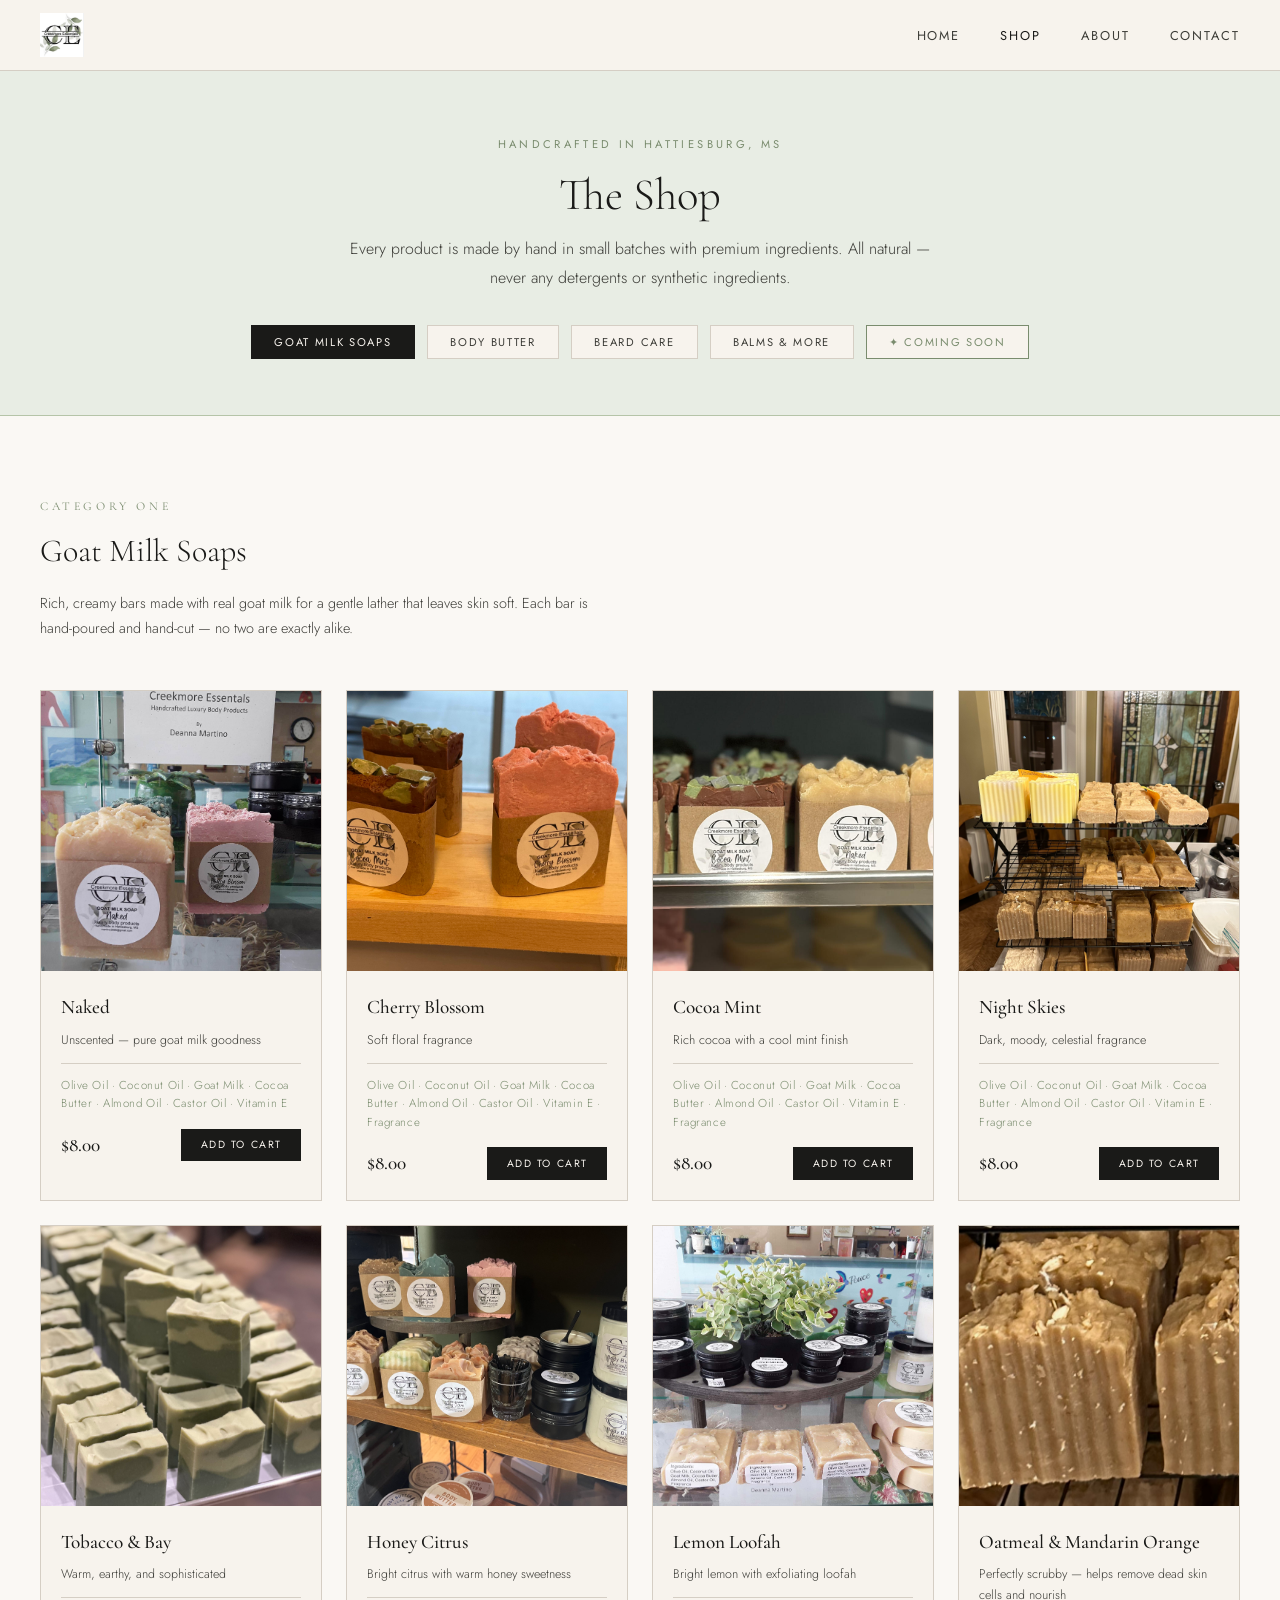
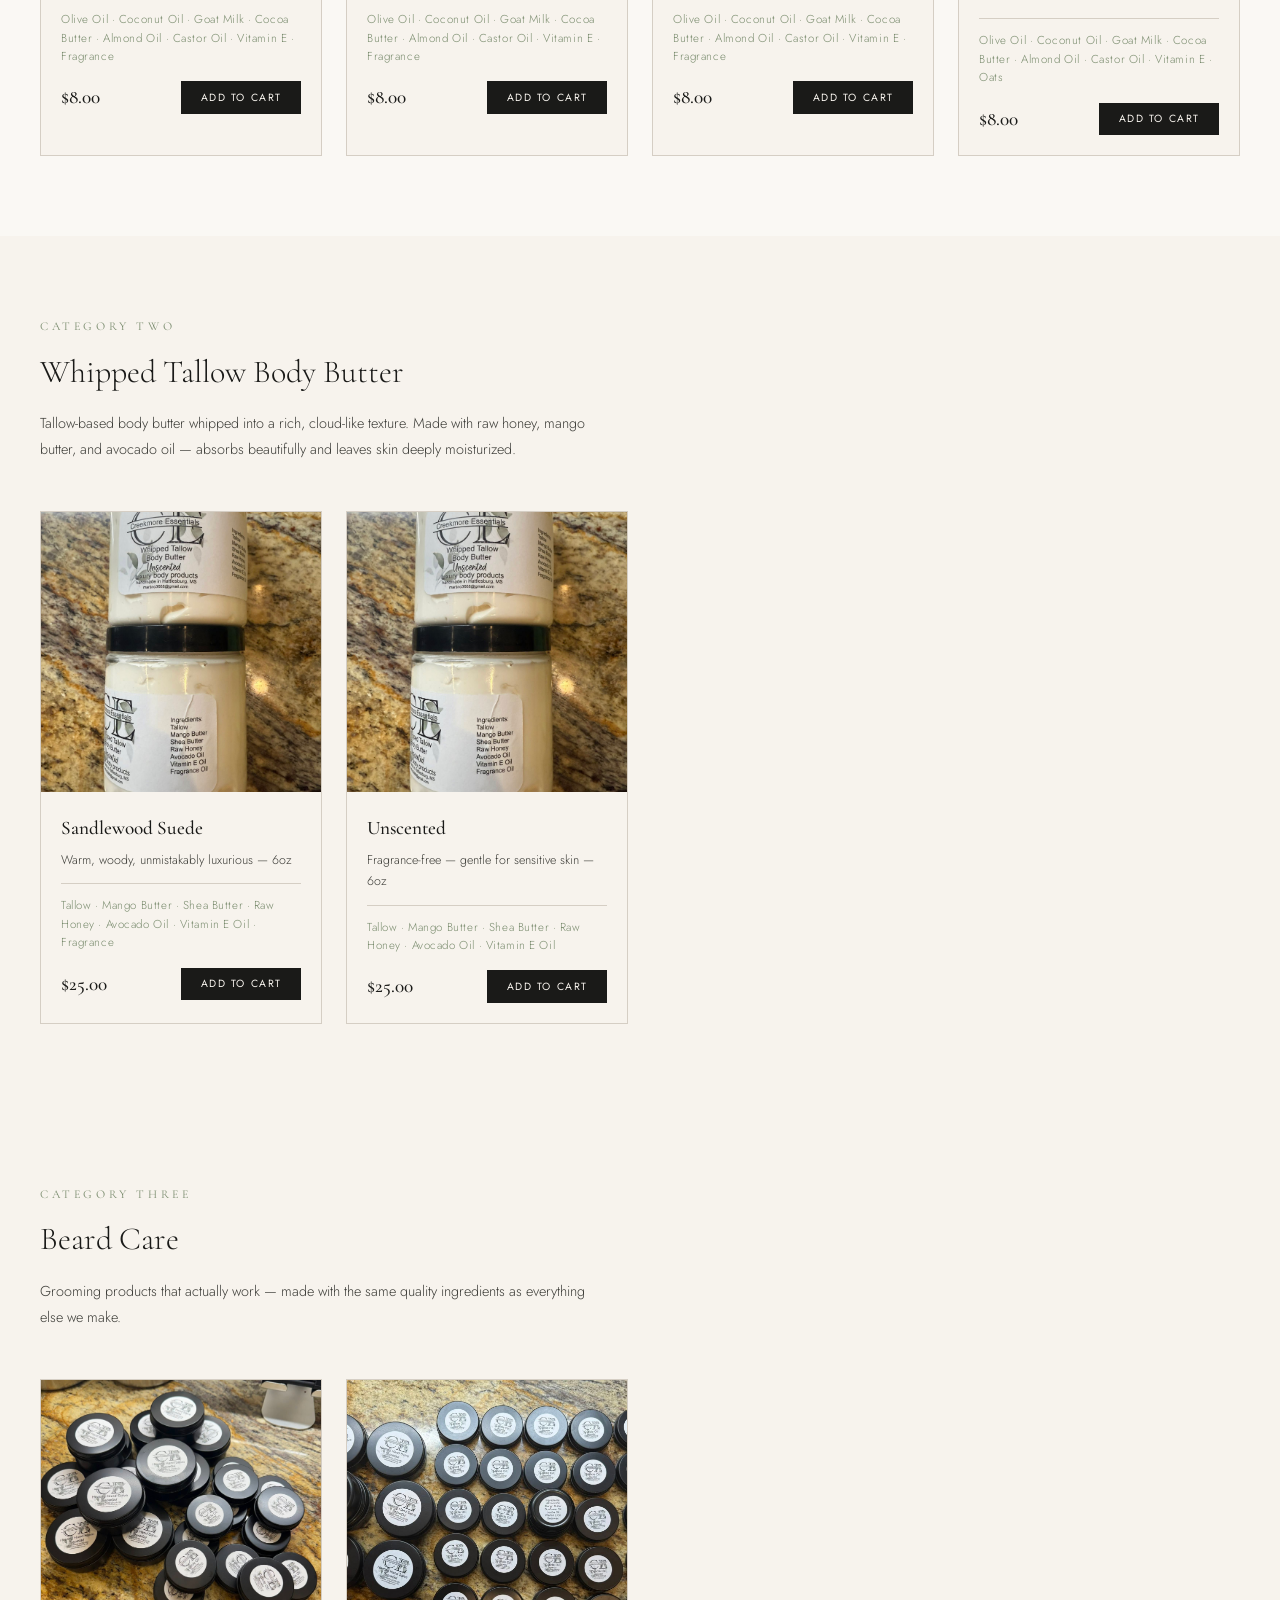
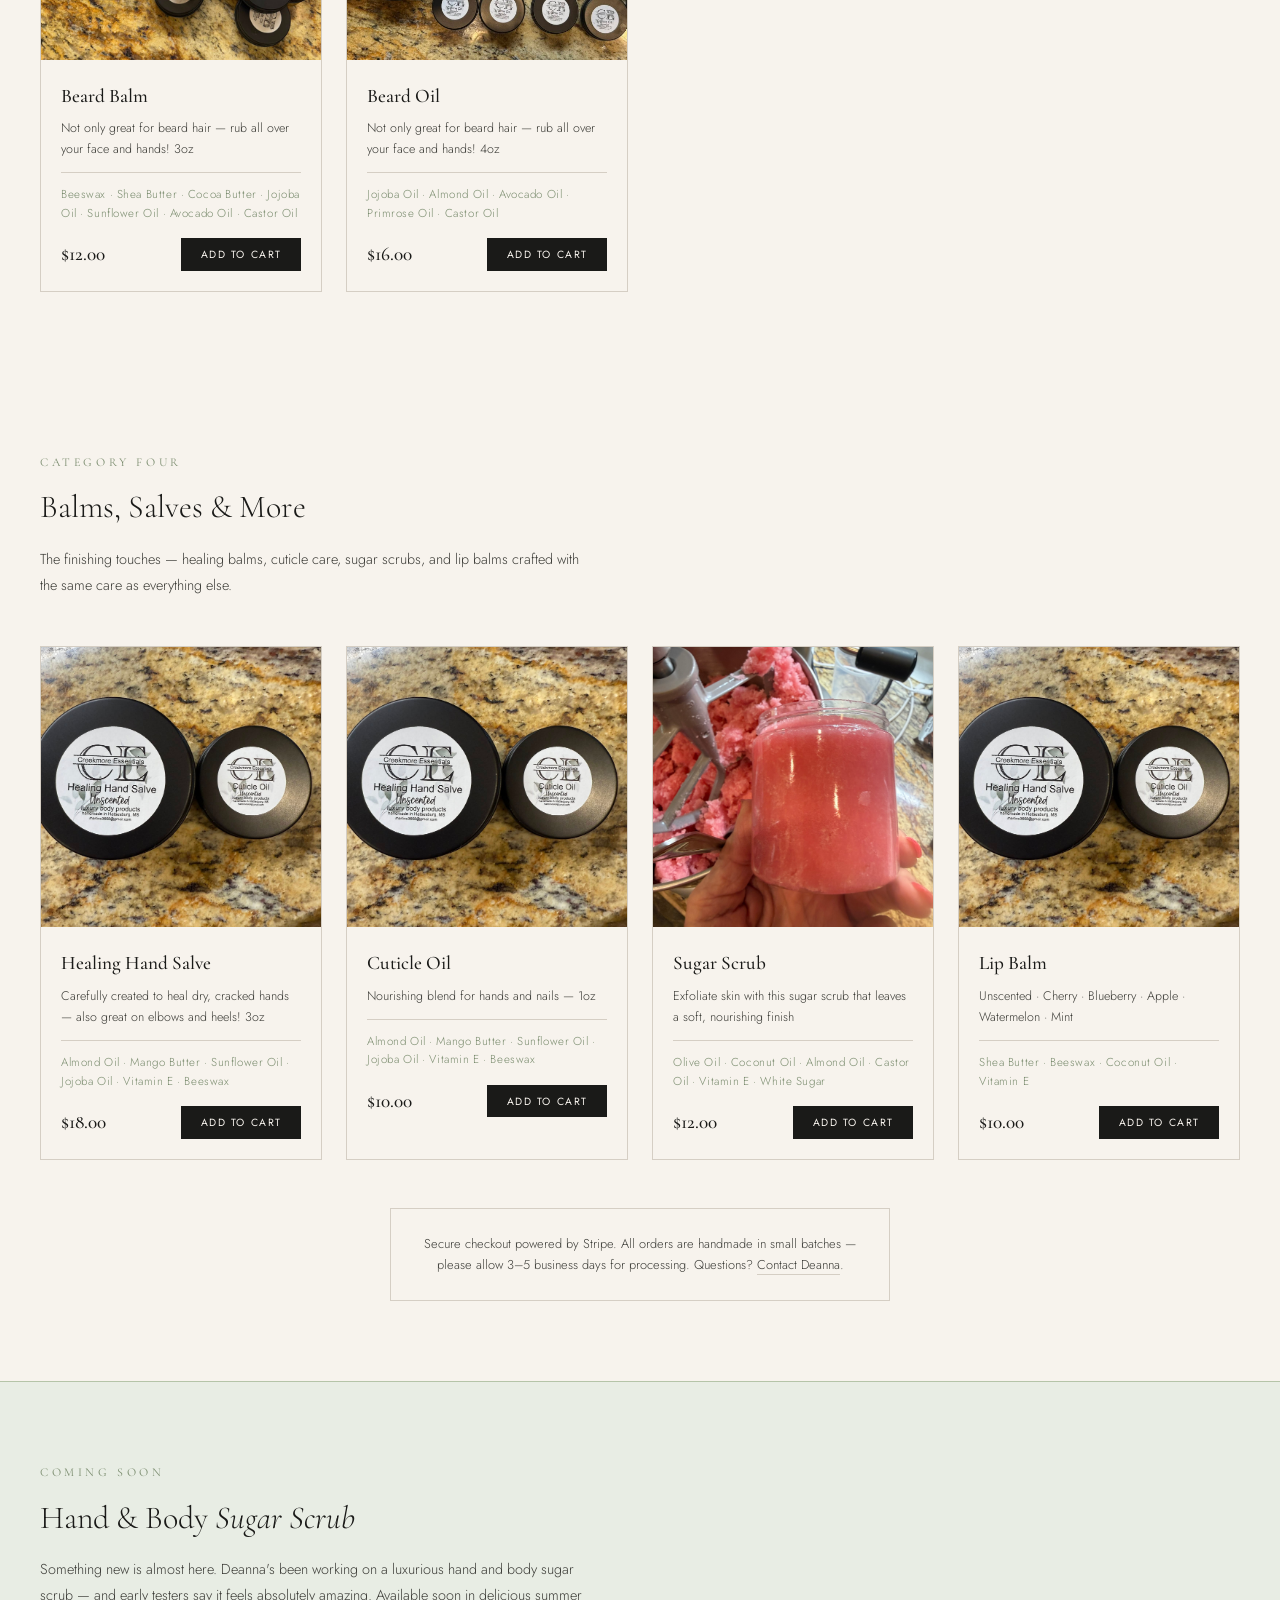
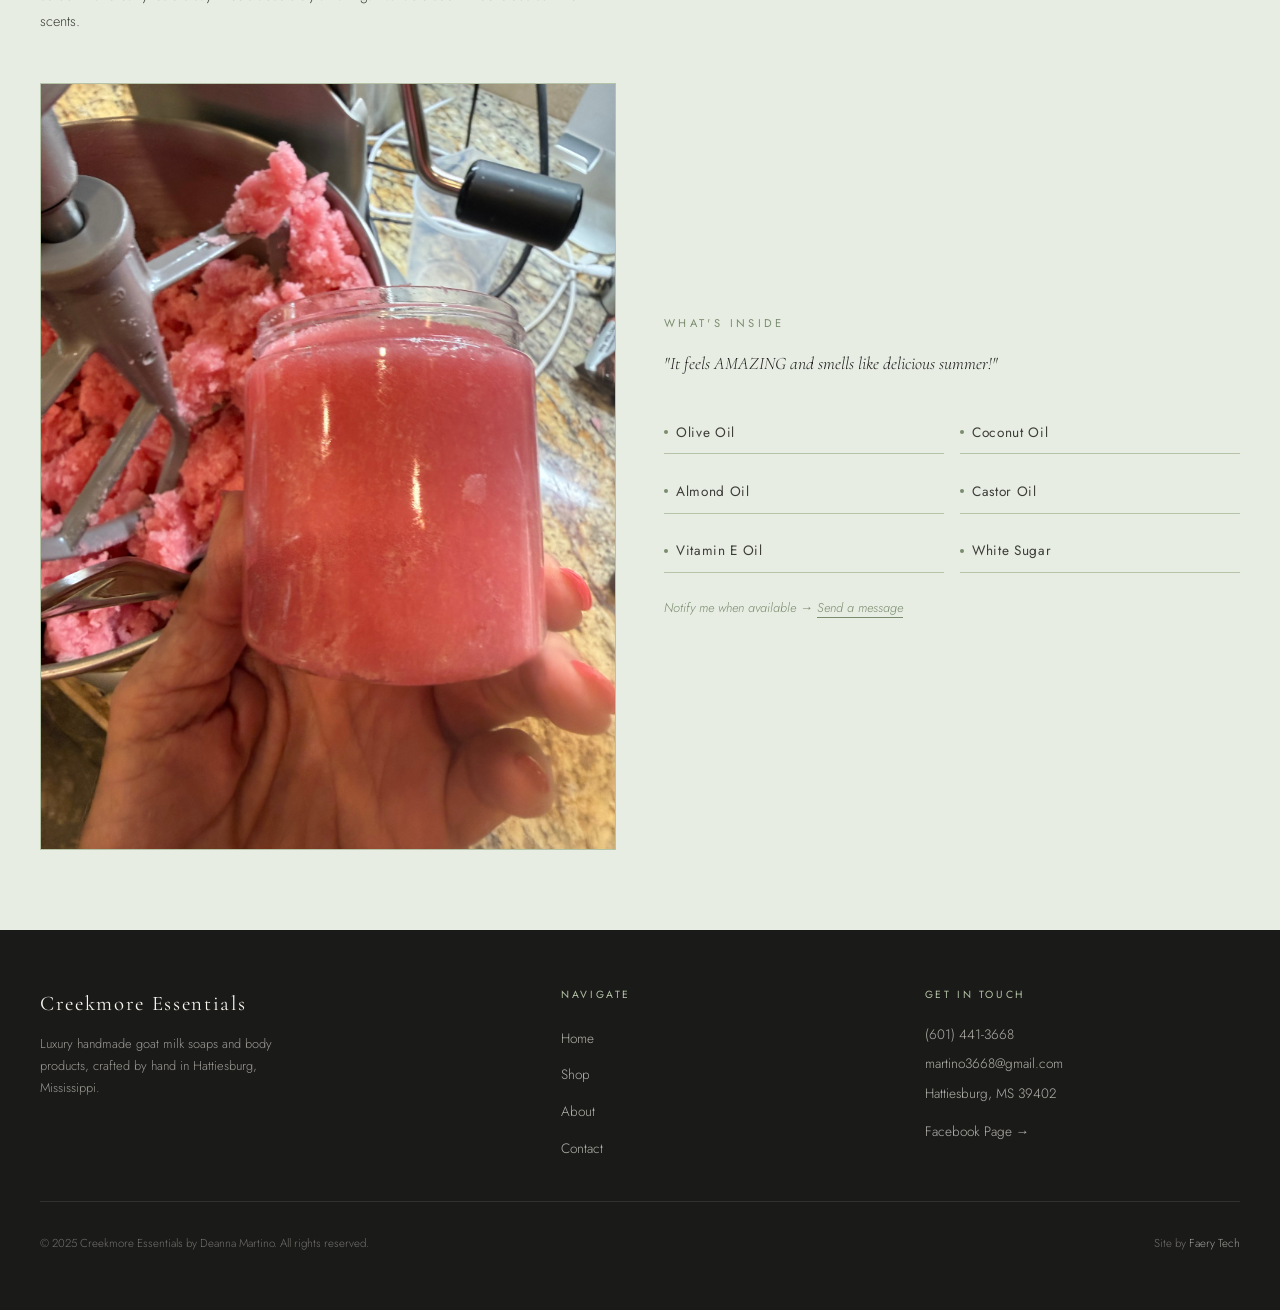
==== commit 3ba25574: "fixed some prices and added descriptions for several products based on customer feedback" ====
--- a/shop.html
+++ b/shop.html
@@ -31,13 +31,12 @@
   <div class="page-header">
     <span class="section-label">Handcrafted in Hattiesburg, MS</span>
     <h1 class="section-heading">The Shop</h1>
-    <p class="section-body">Every product is made by hand in small batches with premium ingredients. Prices are estimated — Deanna will confirm final pricing.</p>
+    <p class="section-body">Every product is made by hand in small batches with premium ingredients. All natural — never any detergents or synthetic ingredients.</p>
     <div class="shop-categories" style="margin-top:2rem;">
       <button class="category-btn active" onclick="scrollToSection('soaps')">Goat Milk Soaps</button>
       <button class="category-btn" onclick="scrollToSection('body-butter')">Body Butter</button>
       <button class="category-btn" onclick="scrollToSection('beard')">Beard Care</button>
       <button class="category-btn" onclick="scrollToSection('extras')">Balms & More</button>
-      <button class="category-btn" onclick="scrollToSection('coming-soon')">Candles</button>
       <button class="category-btn" onclick="scrollToSection('coming-soon')" style="border-color: var(--sage); color: var(--sage);">✦ Coming Soon</button>
     </div>
   </div>
@@ -60,7 +59,7 @@
             <p class="shop-item-scent">Unscented — pure goat milk goodness</p>
             <p class="shop-item-ingredients">Olive Oil · Coconut Oil · Goat Milk · Cocoa Butter · Almond Oil · Castor Oil · Vitamin E</p>
             <div class="shop-item-footer">
-              <span class="shop-item-price">$10.00</span>
+              <span class="shop-item-price">$8.00</span>
               <!-- Stripe buy button goes here -->
               <button class="btn-add-cart">Add to Cart</button>
             </div>
@@ -76,7 +75,7 @@
             <p class="shop-item-scent">Soft floral fragrance</p>
             <p class="shop-item-ingredients">Olive Oil · Coconut Oil · Goat Milk · Cocoa Butter · Almond Oil · Castor Oil · Vitamin E · Fragrance</p>
             <div class="shop-item-footer">
-              <span class="shop-item-price">$10.00</span>
+              <span class="shop-item-price">$8.00</span>
               <button class="btn-add-cart">Add to Cart</button>
             </div>
           </div>
@@ -91,7 +90,7 @@
             <p class="shop-item-scent">Rich cocoa with a cool mint finish</p>
             <p class="shop-item-ingredients">Olive Oil · Coconut Oil · Goat Milk · Cocoa Butter · Almond Oil · Castor Oil · Vitamin E · Fragrance</p>
             <div class="shop-item-footer">
-              <span class="shop-item-price">$10.00</span>
+              <span class="shop-item-price">$8.00</span>
               <button class="btn-add-cart">Add to Cart</button>
             </div>
           </div>
@@ -106,7 +105,7 @@
             <p class="shop-item-scent">Dark, moody, celestial fragrance</p>
             <p class="shop-item-ingredients">Olive Oil · Coconut Oil · Goat Milk · Cocoa Butter · Almond Oil · Castor Oil · Vitamin E · Fragrance</p>
             <div class="shop-item-footer">
-              <span class="shop-item-price">$10.00</span>
+              <span class="shop-item-price">$8.00</span>
               <button class="btn-add-cart">Add to Cart</button>
             </div>
           </div>
@@ -121,7 +120,7 @@
             <p class="shop-item-scent">Warm, earthy, and sophisticated</p>
             <p class="shop-item-ingredients">Olive Oil · Coconut Oil · Goat Milk · Cocoa Butter · Almond Oil · Castor Oil · Vitamin E · Fragrance</p>
             <div class="shop-item-footer">
-              <span class="shop-item-price">$10.00</span>
+              <span class="shop-item-price">$8.00</span>
               <button class="btn-add-cart">Add to Cart</button>
             </div>
           </div>
@@ -136,7 +135,7 @@
             <p class="shop-item-scent">Bright citrus with warm honey sweetness</p>
             <p class="shop-item-ingredients">Olive Oil · Coconut Oil · Goat Milk · Cocoa Butter · Almond Oil · Castor Oil · Vitamin E · Fragrance</p>
             <div class="shop-item-footer">
-              <span class="shop-item-price">$10.00</span>
+              <span class="shop-item-price">$8.00</span>
               <button class="btn-add-cart">Add to Cart</button>
             </div>
           </div>
@@ -151,7 +150,7 @@
             <p class="shop-item-scent">Bright lemon with exfoliating loofah</p>
             <p class="shop-item-ingredients">Olive Oil · Coconut Oil · Goat Milk · Cocoa Butter · Almond Oil · Castor Oil · Vitamin E · Fragrance</p>
             <div class="shop-item-footer">
-              <span class="shop-item-price">$10.00</span>
+              <span class="shop-item-price">$8.00</span>
               <button class="btn-add-cart">Add to Cart</button>
             </div>
           </div>
@@ -162,11 +161,11 @@
             <img src="Images/1.jpg" alt="Oatmeal Goat Milk Soap" />
           </div>
           <div class="shop-item-info">
-            <h3 class="shop-item-name">Oatmeal</h3>
-            <p class="shop-item-scent">Soothing oats for sensitive or dry skin</p>
+            <h3 class="shop-item-name">Oatmeal &amp; Mandarin Orange</h3>
+            <p class="shop-item-scent">Perfectly scrubby — helps remove dead skin cells and nourish</p>
             <p class="shop-item-ingredients">Olive Oil · Coconut Oil · Goat Milk · Cocoa Butter · Almond Oil · Castor Oil · Vitamin E · Oats</p>
             <div class="shop-item-footer">
-              <span class="shop-item-price">$10.00</span>
+              <span class="shop-item-price">$8.00</span>
               <button class="btn-add-cart">Add to Cart</button>
             </div>
           </div>
@@ -190,11 +189,11 @@
             <img src="Images/whippedtallowbodybutter.jpg" alt="Sandalwood Suave Whipped Tallow Body Butter" />
           </div>
           <div class="shop-item-info">
-            <h3 class="shop-item-name">Sandalwood Suave</h3>
-            <p class="shop-item-scent">Warm, woody, unmistakably luxurious</p>
+            <h3 class="shop-item-name">Sandlewood Suede</h3>
+            <p class="shop-item-scent">Warm, woody, unmistakably luxurious — 6oz</p>
             <p class="shop-item-ingredients">Tallow · Mango Butter · Shea Butter · Raw Honey · Avocado Oil · Vitamin E Oil · Fragrance</p>
             <div class="shop-item-footer">
-              <span class="shop-item-price">$14.00</span>
+              <span class="shop-item-price">$25.00</span>
               <button class="btn-add-cart">Add to Cart</button>
             </div>
           </div>
@@ -206,29 +205,15 @@
           </div>
           <div class="shop-item-info">
             <h3 class="shop-item-name">Unscented</h3>
-            <p class="shop-item-scent">Fragrance-free — gentle for sensitive skin</p>
+            <p class="shop-item-scent">Fragrance-free — gentle for sensitive skin — 6oz</p>
             <p class="shop-item-ingredients">Tallow · Mango Butter · Shea Butter · Raw Honey · Avocado Oil · Vitamin E Oil</p>
             <div class="shop-item-footer">
-              <span class="shop-item-price">$14.00</span>
-              <button class="btn-add-cart">Add to Cart</button>
-            </div>
-          </div>
-        </div>
-
-        <div class="shop-item">
-          <div class="shop-item-image">
-            <img src="Images/whippedtallowbodybutter.jpg" alt="Bee Tallow and Honey Whipped Body Butter" />
-          </div>
-          <div class="shop-item-info">
-            <h3 class="shop-item-name">Bee Tallow & Honey</h3>
-            <p class="shop-item-scent">Sweet honey warmth, deeply nourishing</p>
-            <p class="shop-item-ingredients">Tallow · Mango Butter · Shea Butter · Raw Honey · Avocado Oil · Vitamin E Oil · Fragrance</p>
-            <div class="shop-item-footer">
-              <span class="shop-item-price">$14.00</span>
-              <button class="btn-add-cart">Add to Cart</button>
-            </div>
-          </div>
-        </div>
+              <span class="shop-item-price">$25.00</span>
+              <button class="btn-add-cart">Add to Cart</button>
+            </div>
+          </div>
+        </div>
+
 
       </div>
     </div>
@@ -249,7 +234,7 @@
           </div>
           <div class="shop-item-info">
             <h3 class="shop-item-name">Beard Balm</h3>
-            <p class="shop-item-scent">Available scented or unscented</p>
+            <p class="shop-item-scent">Not only great for beard hair — rub all over your face and hands! 3oz</p>
             <p class="shop-item-ingredients">Beeswax · Shea Butter · Cocoa Butter · Jojoba Oil · Sunflower Oil · Avocado Oil · Castor Oil</p>
             <div class="shop-item-footer">
               <span class="shop-item-price">$12.00</span>
@@ -264,10 +249,10 @@
           </div>
           <div class="shop-item-info">
             <h3 class="shop-item-name">Beard Oil</h3>
-            <p class="shop-item-scent">Available scented or unscented</p>
+            <p class="shop-item-scent">Not only great for beard hair — rub all over your face and hands! 4oz</p>
             <p class="shop-item-ingredients">Jojoba Oil · Almond Oil · Avocado Oil · Primrose Oil · Castor Oil</p>
             <div class="shop-item-footer">
-              <span class="shop-item-price">$12.00</span>
+              <span class="shop-item-price">$16.00</span>
               <button class="btn-add-cart">Add to Cart</button>
             </div>
           </div>
@@ -292,9 +277,24 @@
           </div>
           <div class="shop-item-info">
             <h3 class="shop-item-name">Healing Hand Salve</h3>
-            <p class="shop-item-scent">Lavender — soothing and restorative</p>
+            <p class="shop-item-scent">Carefully created to heal dry, cracked hands — also great on elbows and heels! 3oz</p>
             <p class="shop-item-ingredients">Almond Oil · Mango Butter · Sunflower Oil · Jojoba Oil · Vitamin E · Beeswax</p>
             <div class="shop-item-footer">
+              <span class="shop-item-price">$18.00</span>
+              <button class="btn-add-cart">Add to Cart</button>
+            </div>
+          </div>
+        </div>
+
+        <div class="shop-item">
+          <div class="shop-item-image">
+            <img src="Images/handsalvecuticleoil.jpg" alt="Cuticle Oil" />
+          </div>
+          <div class="shop-item-info">
+            <h3 class="shop-item-name">Cuticle Oil</h3>
+            <p class="shop-item-scent">Nourishing blend for hands and nails — 1oz</p>
+            <p class="shop-item-ingredients">Almond Oil · Mango Butter · Sunflower Oil · Jojoba Oil · Vitamin E · Beeswax</p>
+            <div class="shop-item-footer">
               <span class="shop-item-price">$10.00</span>
               <button class="btn-add-cart">Add to Cart</button>
             </div>
@@ -303,44 +303,29 @@
 
         <div class="shop-item">
           <div class="shop-item-image">
-            <img src="Images/handsalvecuticleoil.jpg" alt="Cuticle Oil" />
-          </div>
-          <div class="shop-item-info">
-            <h3 class="shop-item-name">Cuticle Oil</h3>
-            <p class="shop-item-scent">Nourishing blend for hands and nails</p>
-            <p class="shop-item-ingredients">Almond Oil · Mango Butter · Sunflower Oil · Jojoba Oil · Vitamin E · Beeswax</p>
+            <img src="Images/handandbodysugarscrub.jpg" alt="Sugar Scrub" />
+          </div>
+          <div class="shop-item-info">
+            <h3 class="shop-item-name">Sugar Scrub</h3>
+            <p class="shop-item-scent">Exfoliate skin with this sugar scrub that leaves a soft, nourishing finish</p>
+            <p class="shop-item-ingredients">Olive Oil · Coconut Oil · Almond Oil · Castor Oil · Vitamin E · White Sugar</p>
+            <div class="shop-item-footer">
+              <span class="shop-item-price">$12.00</span>
+              <button class="btn-add-cart">Add to Cart</button>
+            </div>
+          </div>
+        </div>
+
+        <div class="shop-item">
+          <div class="shop-item-image">
+            <img src="Images/handsalvecuticleoil.jpg" alt="Lip Balm" />
+          </div>
+          <div class="shop-item-info">
+            <h3 class="shop-item-name">Lip Balm</h3>
+            <p class="shop-item-scent">Unscented · Cherry · Blueberry · Apple · Watermelon · Mint</p>
+            <p class="shop-item-ingredients">Shea Butter · Beeswax · Coconut Oil · Vitamin E</p>
             <div class="shop-item-footer">
               <span class="shop-item-price">$10.00</span>
-              <button class="btn-add-cart">Add to Cart</button>
-            </div>
-          </div>
-        </div>
-
-        <div class="shop-item">
-          <div class="shop-item-image">
-            <img src="Images/handandbodysugarscrub.jpg" alt="Sugar Scrub" />
-          </div>
-          <div class="shop-item-info">
-            <h3 class="shop-item-name">Sugar Scrub</h3>
-            <p class="shop-item-scent">Available scented or unscented</p>
-            <p class="shop-item-ingredients">Olive Oil · Coconut Oil · Almond Oil · Castor Oil · Vitamin E · White Sugar</p>
-            <div class="shop-item-footer">
-              <span class="shop-item-price">$12.00</span>
-              <button class="btn-add-cart">Add to Cart</button>
-            </div>
-          </div>
-        </div>
-
-        <div class="shop-item">
-          <div class="shop-item-image">
-            <img src="Images/1.jpg" alt="Lip Balm" />
-          </div>
-          <div class="shop-item-info">
-            <h3 class="shop-item-name">Lip Balm</h3>
-            <p class="shop-item-scent">Available flavored or unscented</p>
-            <p class="shop-item-ingredients">Shea Butter · Beeswax · Coconut Oil · Vitamin E</p>
-            <div class="shop-item-footer">
-              <span class="shop-item-price">$6.00</span>
               <button class="btn-add-cart">Add to Cart</button>
             </div>
           </div>
@@ -353,47 +338,6 @@
         <p>Secure checkout powered by Stripe. All orders are handmade in small batches — please allow 3–5 business days for processing. Questions? <a href="contact.html" style="border-bottom:1px solid var(--border);">Contact Deanna</a>.</p>
       </div>
 
-    </div>
-  </section>
-
-  <!-- ===== CANDLES ===== -->
-  <section class="shop-section" style="background-color: var(--warm-white);">
-    <div class="section-inner">
-      <p class="shop-category-heading">Category Five</p>
-      <h2 class="shop-category-title">Candles</h2>
-      <p class="shop-category-desc">Hand-poured candles in beautiful glass vessels — the perfect complement to your self-care routine. Scents available seasonally.</p>
-
-      <div class="shop-grid">
-        <div class="shop-item">
-          <div class="shop-item-image">
-            <img src="Images/24.jpg" alt="Creekmore Essentials Candles" />
-          </div>
-          <div class="shop-item-info">
-            <h3 class="shop-item-name">Pumpkin Spice</h3>
-            <p class="shop-item-scent">Warm, cozy, seasonal</p>
-            <p class="shop-item-ingredients">Hand-poured · Glass vessel · Cotton wick</p>
-            <div class="shop-item-footer">
-              <span class="shop-item-price">$12.00</span>
-              <button class="btn-add-cart">Add to Cart</button>
-            </div>
-          </div>
-        </div>
-
-        <div class="shop-item">
-          <div class="shop-item-image">
-            <img src="Images/24.jpg" alt="Creekmore Essentials Candles" />
-          </div>
-          <div class="shop-item-info">
-            <h3 class="shop-item-name">Honeysuckle</h3>
-            <p class="shop-item-scent">Light, floral, fresh</p>
-            <p class="shop-item-ingredients">Hand-poured · Glass vessel · Cotton wick</p>
-            <div class="shop-item-footer">
-              <span class="shop-item-price">$12.00</span>
-              <button class="btn-add-cart">Add to Cart</button>
-            </div>
-          </div>
-        </div>
-      </div>
     </div>
   </section>
 
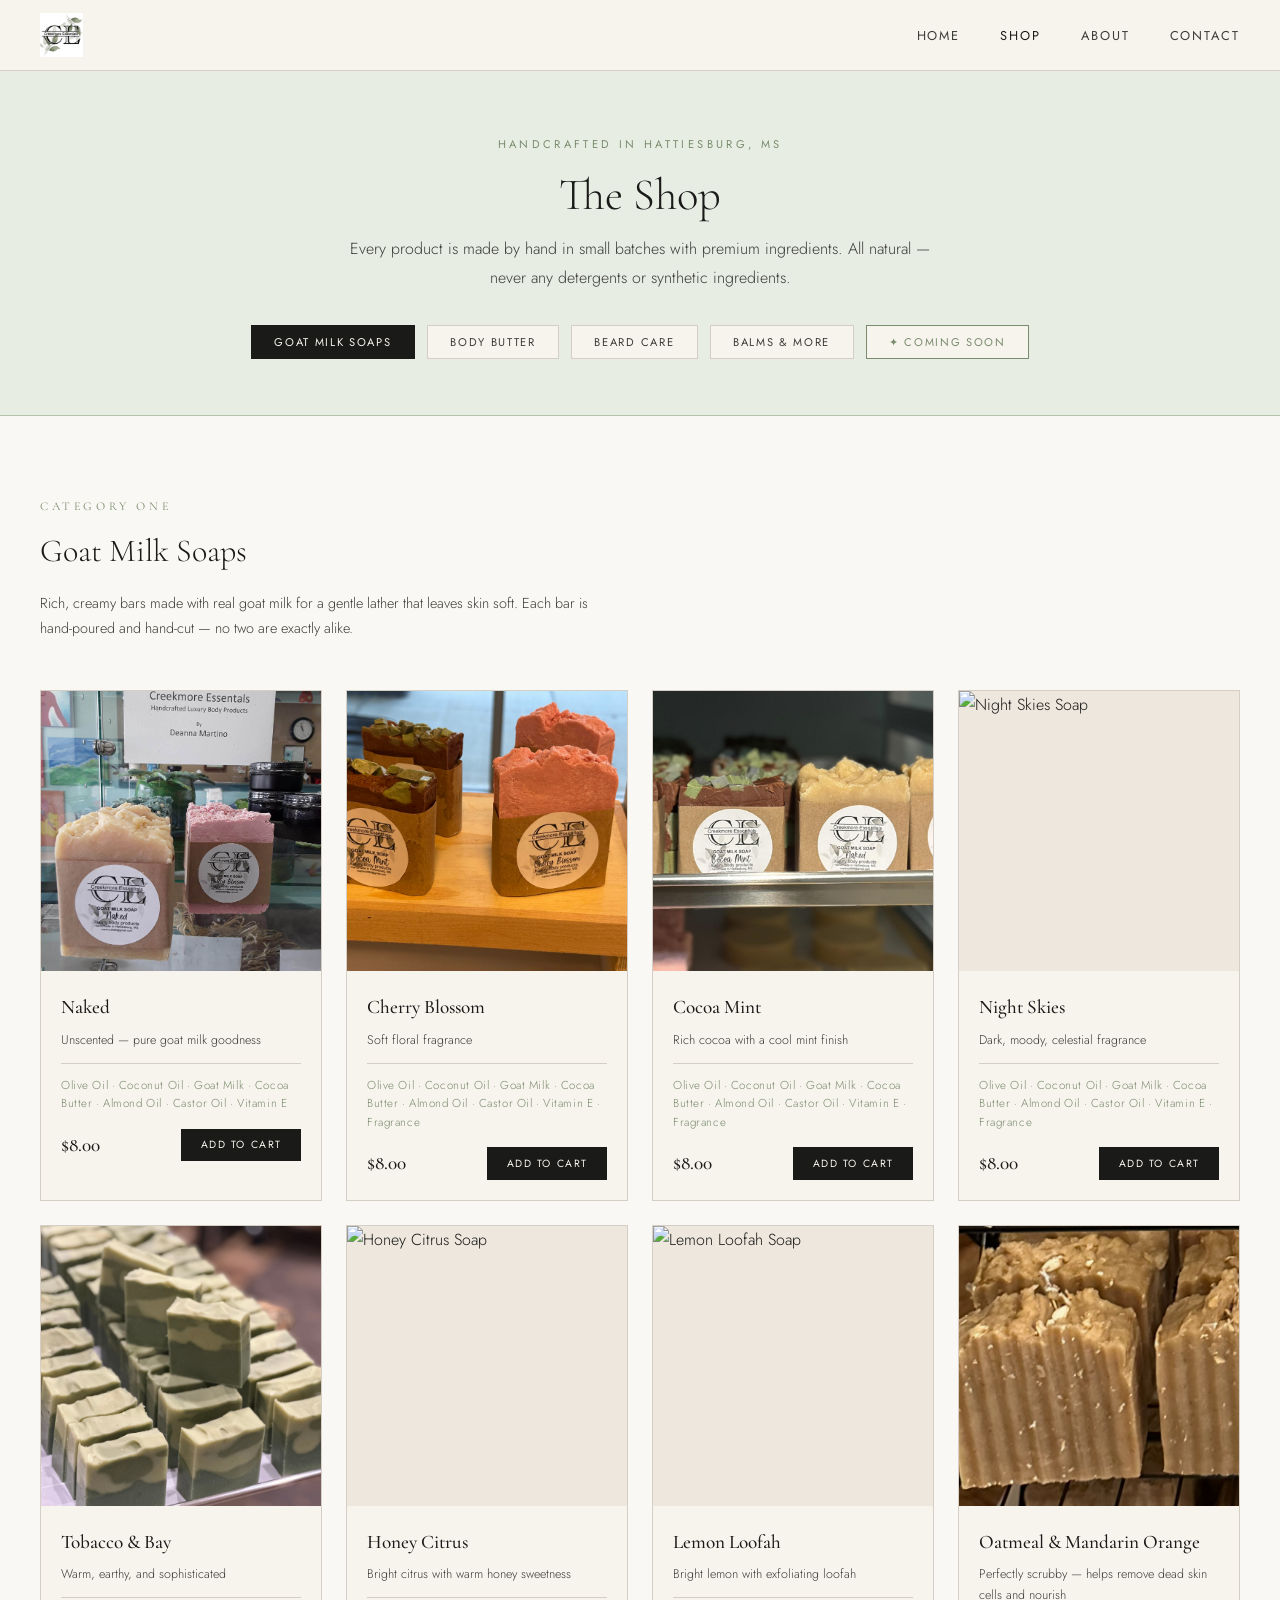
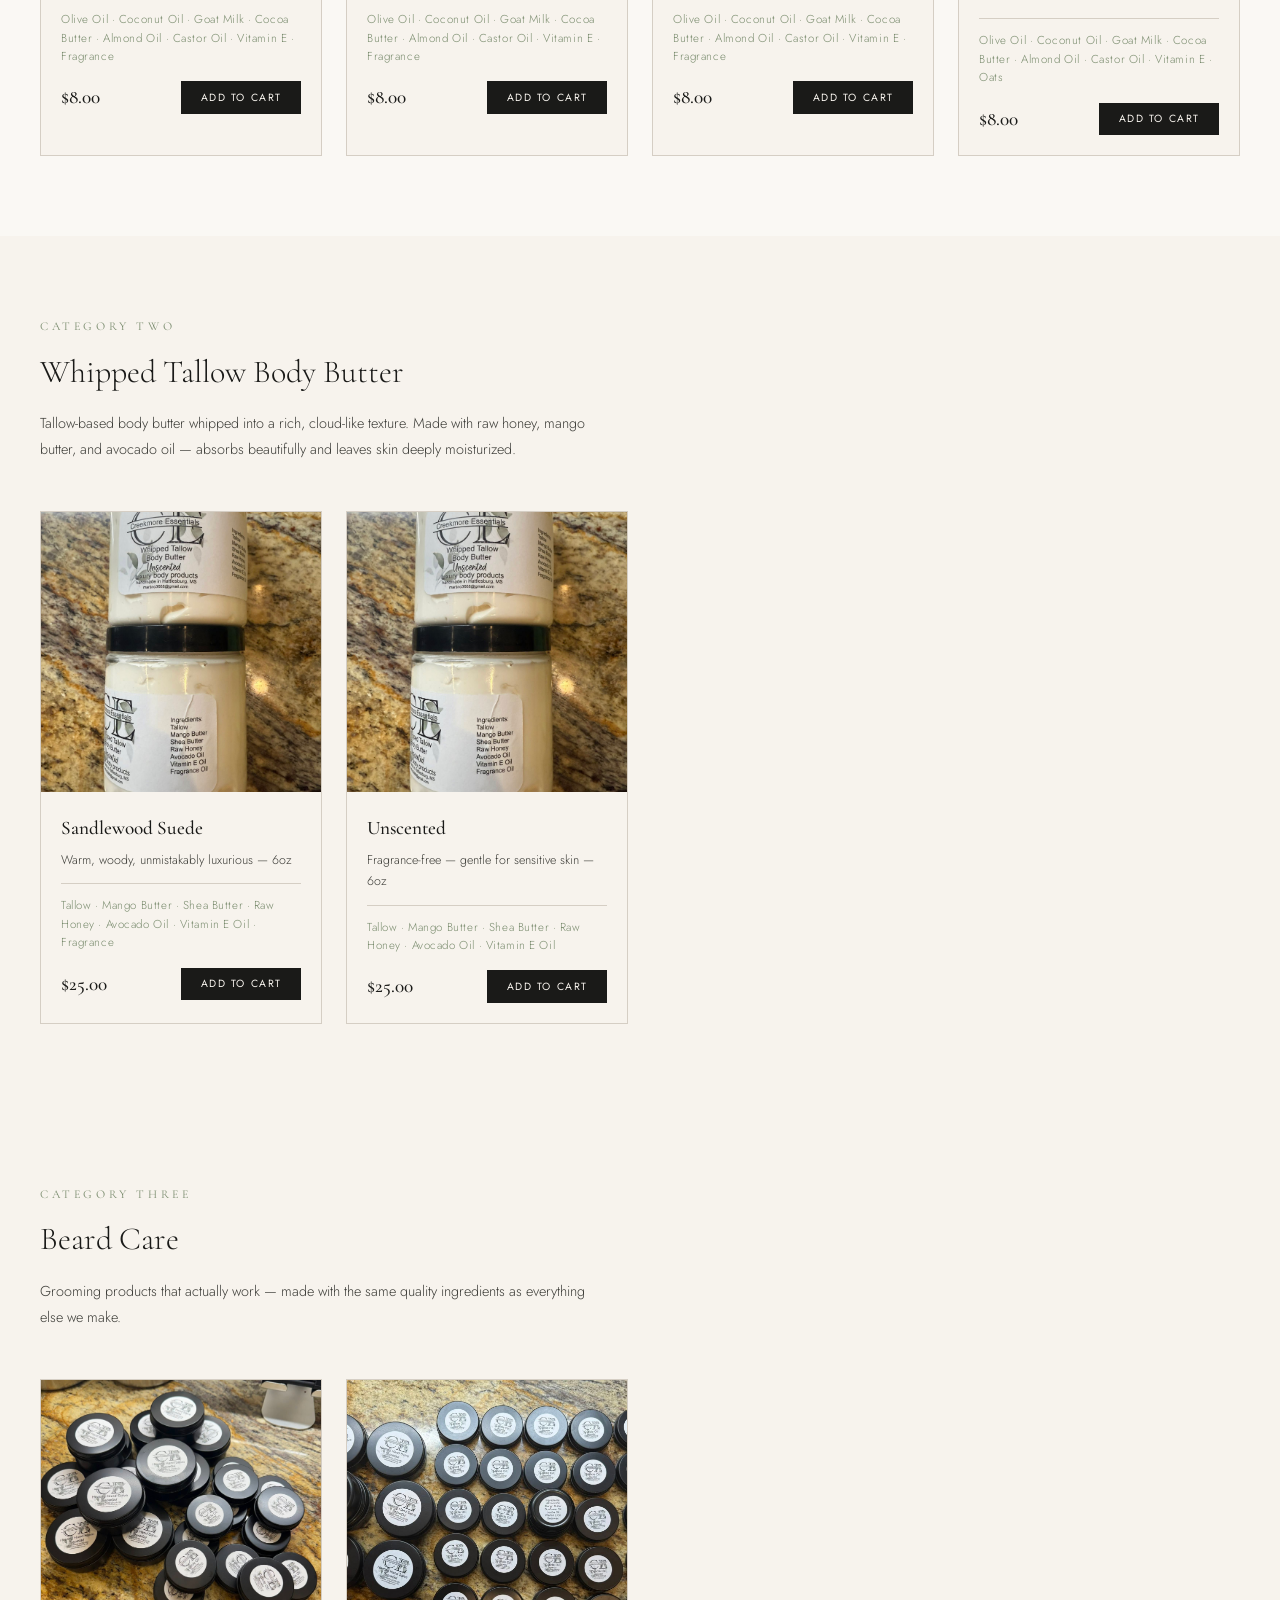
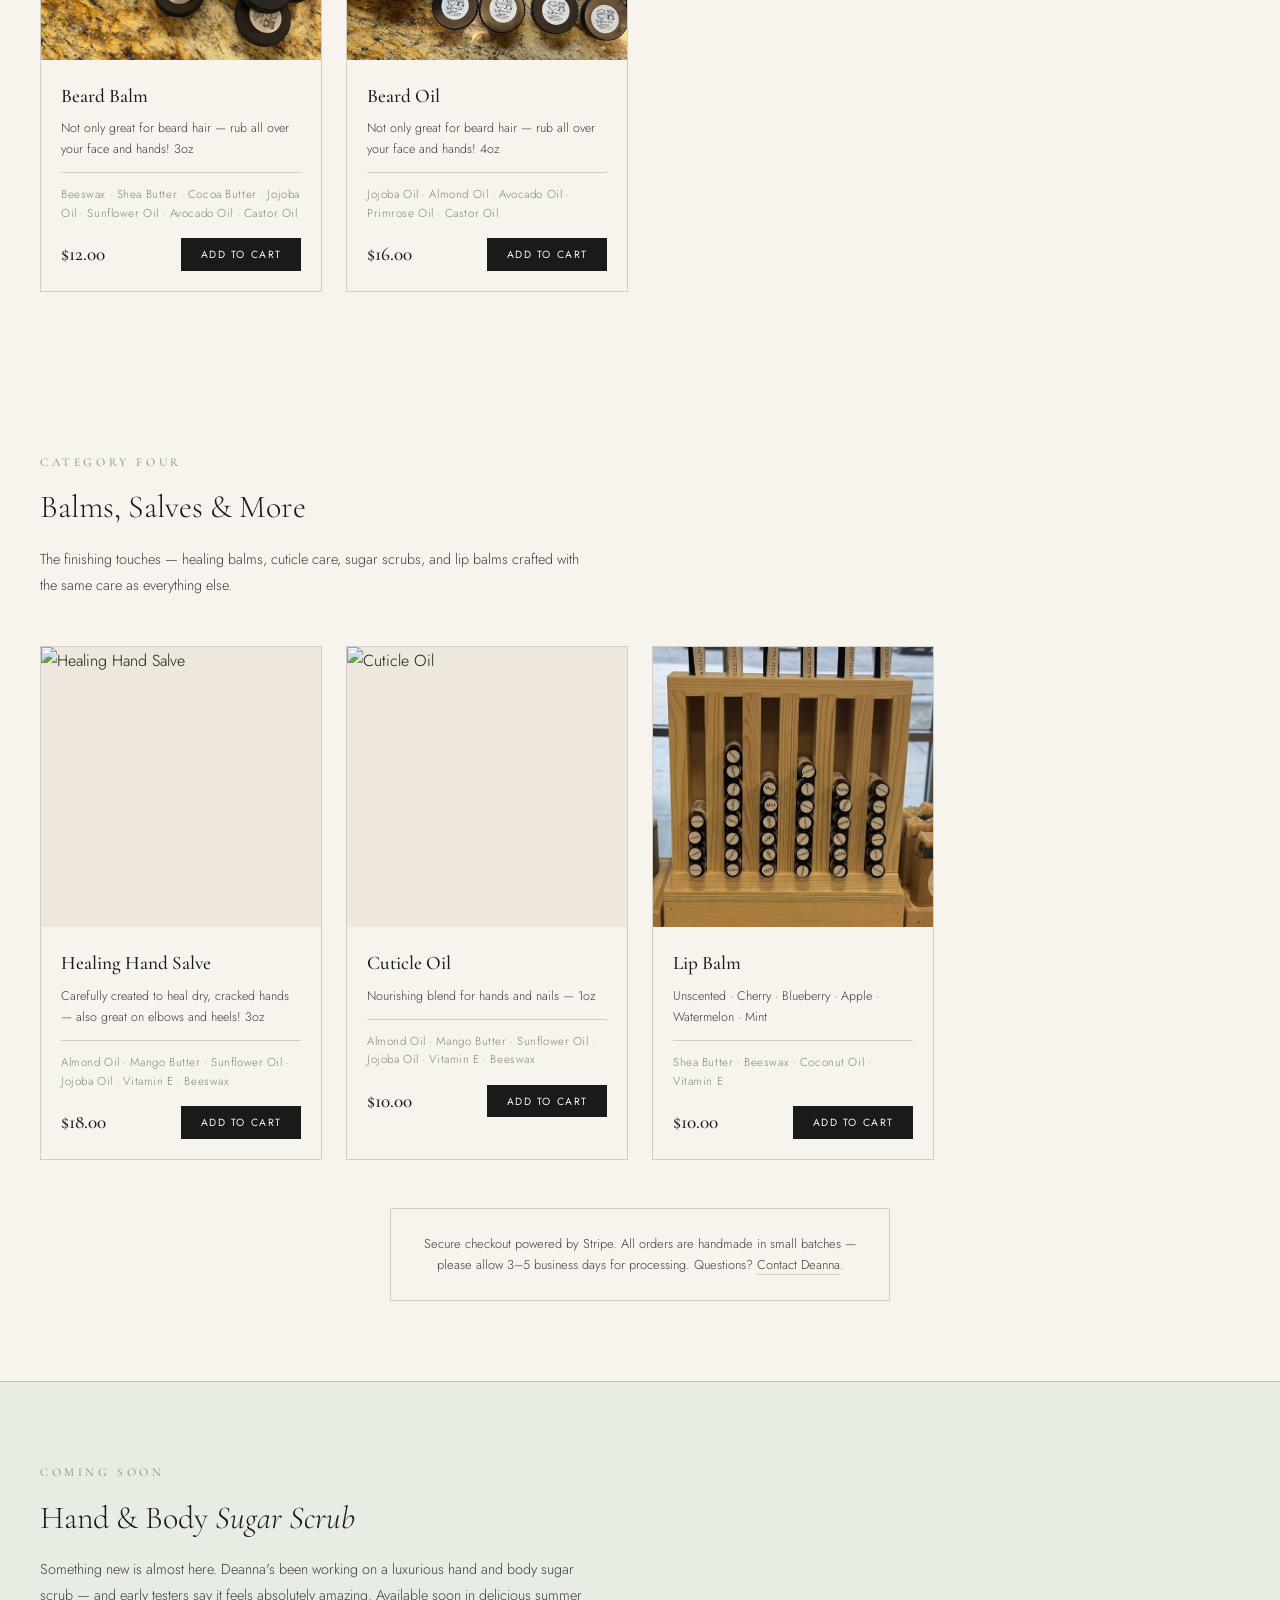
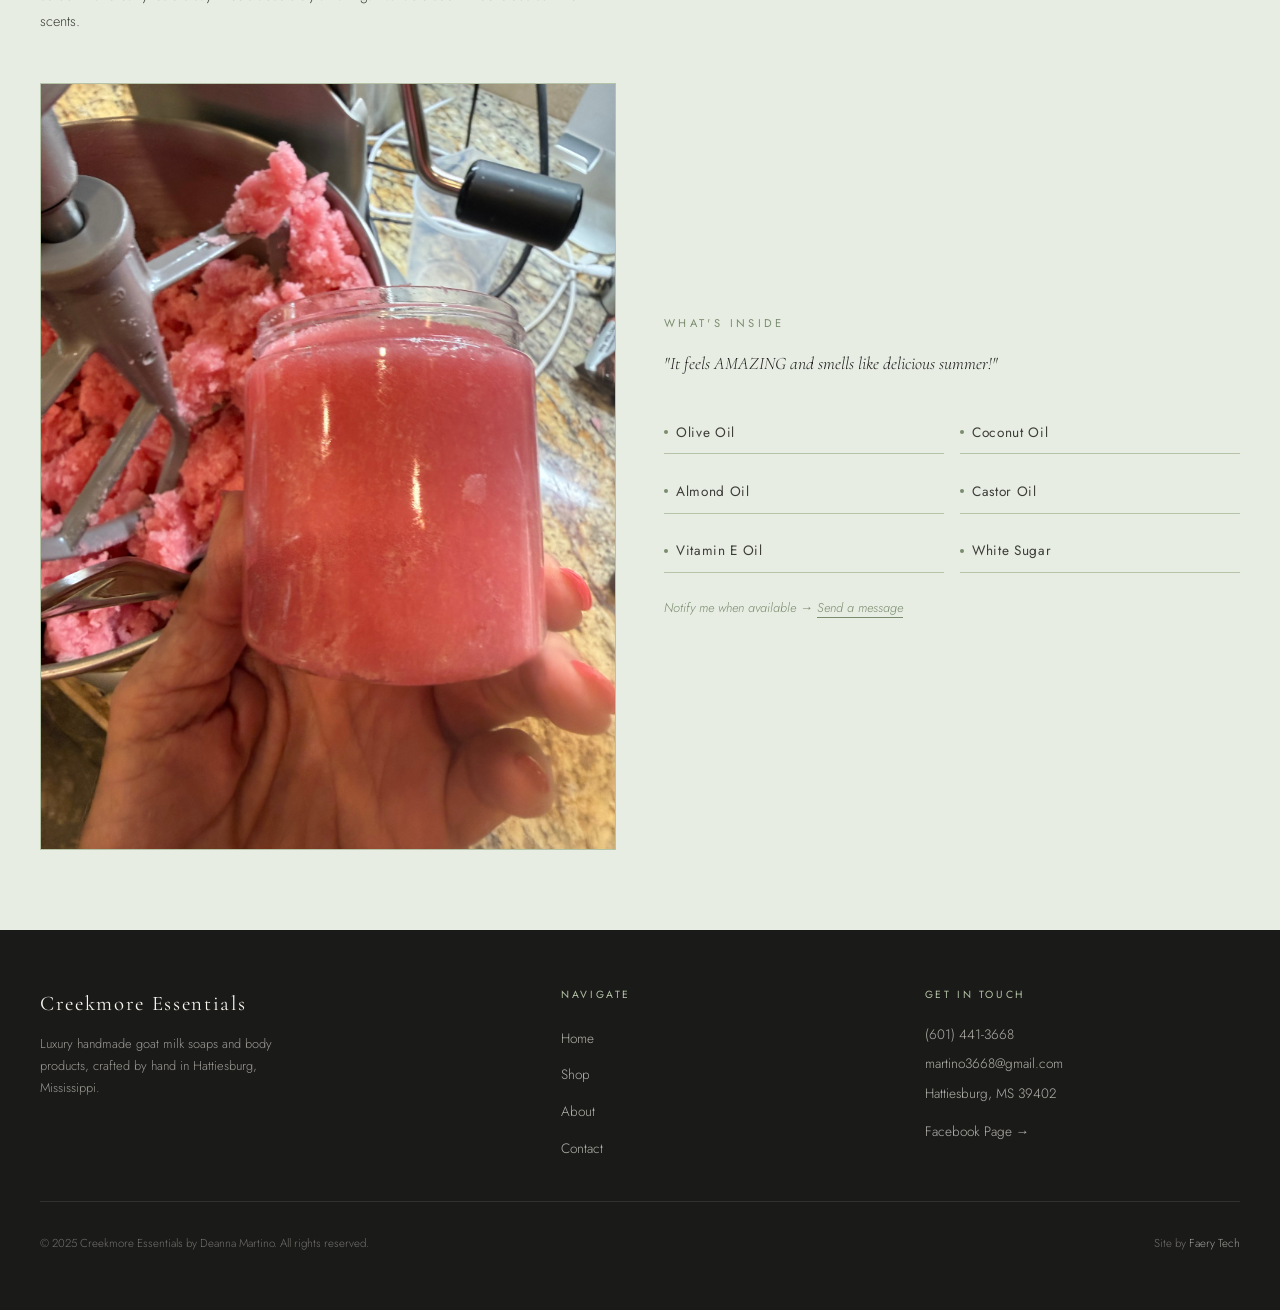
==== commit 3bb87ad0: "changed pictures and stuff" ====
--- a/shop.html
+++ b/shop.html
@@ -98,7 +98,7 @@
 
         <div class="shop-item">
           <div class="shop-item-image">
-            <img src="Images/12.jpg" alt="Night Skies Soap" />
+            <img src="Images/nightskies.jpg" alt="Night Skies Soap" />
           </div>
           <div class="shop-item-info">
             <h3 class="shop-item-name">Night Skies</h3>
@@ -128,7 +128,7 @@
 
         <div class="shop-item">
           <div class="shop-item-image">
-            <img src="Images/10.jpg" alt="Honey Citrus Soap" />
+            <img src="Images/honeycitrus.jpg" alt="Honey Citrus Soap" />
           </div>
           <div class="shop-item-info">
             <h3 class="shop-item-name">Honey Citrus</h3>
@@ -143,7 +143,7 @@
 
         <div class="shop-item">
           <div class="shop-item-image">
-            <img src="Images/4.jpg" alt="Lemon Loofah Soap" />
+            <img src="Images/lemonloofah.jpg" alt="Lemon Loofah Soap" />
           </div>
           <div class="shop-item-info">
             <h3 class="shop-item-name">Lemon Loofah</h3>
@@ -273,7 +273,7 @@
 
         <div class="shop-item">
           <div class="shop-item-image">
-            <img src="Images/handsalvecuticleoil.jpg" alt="Healing Hand Salve" />
+            <img src="Images/healinghandsalve1.jpg" alt="Healing Hand Salve" />
           </div>
           <div class="shop-item-info">
             <h3 class="shop-item-name">Healing Hand Salve</h3>
@@ -288,7 +288,7 @@
 
         <div class="shop-item">
           <div class="shop-item-image">
-            <img src="Images/handsalvecuticleoil.jpg" alt="Cuticle Oil" />
+            <img src="Images/cuticlecream.jpg" alt="Cuticle Oil" />
           </div>
           <div class="shop-item-info">
             <h3 class="shop-item-name">Cuticle Oil</h3>
@@ -301,24 +301,11 @@
           </div>
         </div>
 
-        <div class="shop-item">
-          <div class="shop-item-image">
-            <img src="Images/handandbodysugarscrub.jpg" alt="Sugar Scrub" />
-          </div>
-          <div class="shop-item-info">
-            <h3 class="shop-item-name">Sugar Scrub</h3>
-            <p class="shop-item-scent">Exfoliate skin with this sugar scrub that leaves a soft, nourishing finish</p>
-            <p class="shop-item-ingredients">Olive Oil · Coconut Oil · Almond Oil · Castor Oil · Vitamin E · White Sugar</p>
-            <div class="shop-item-footer">
-              <span class="shop-item-price">$12.00</span>
-              <button class="btn-add-cart">Add to Cart</button>
-            </div>
-          </div>
-        </div>
-
-        <div class="shop-item">
-          <div class="shop-item-image">
-            <img src="Images/handsalvecuticleoil.jpg" alt="Lip Balm" />
+
+
+        <div class="shop-item">
+          <div class="shop-item-image">
+            <img src="Images/20.jpg" alt="Lip Balm display" />
           </div>
           <div class="shop-item-info">
             <h3 class="shop-item-name">Lip Balm</h3>
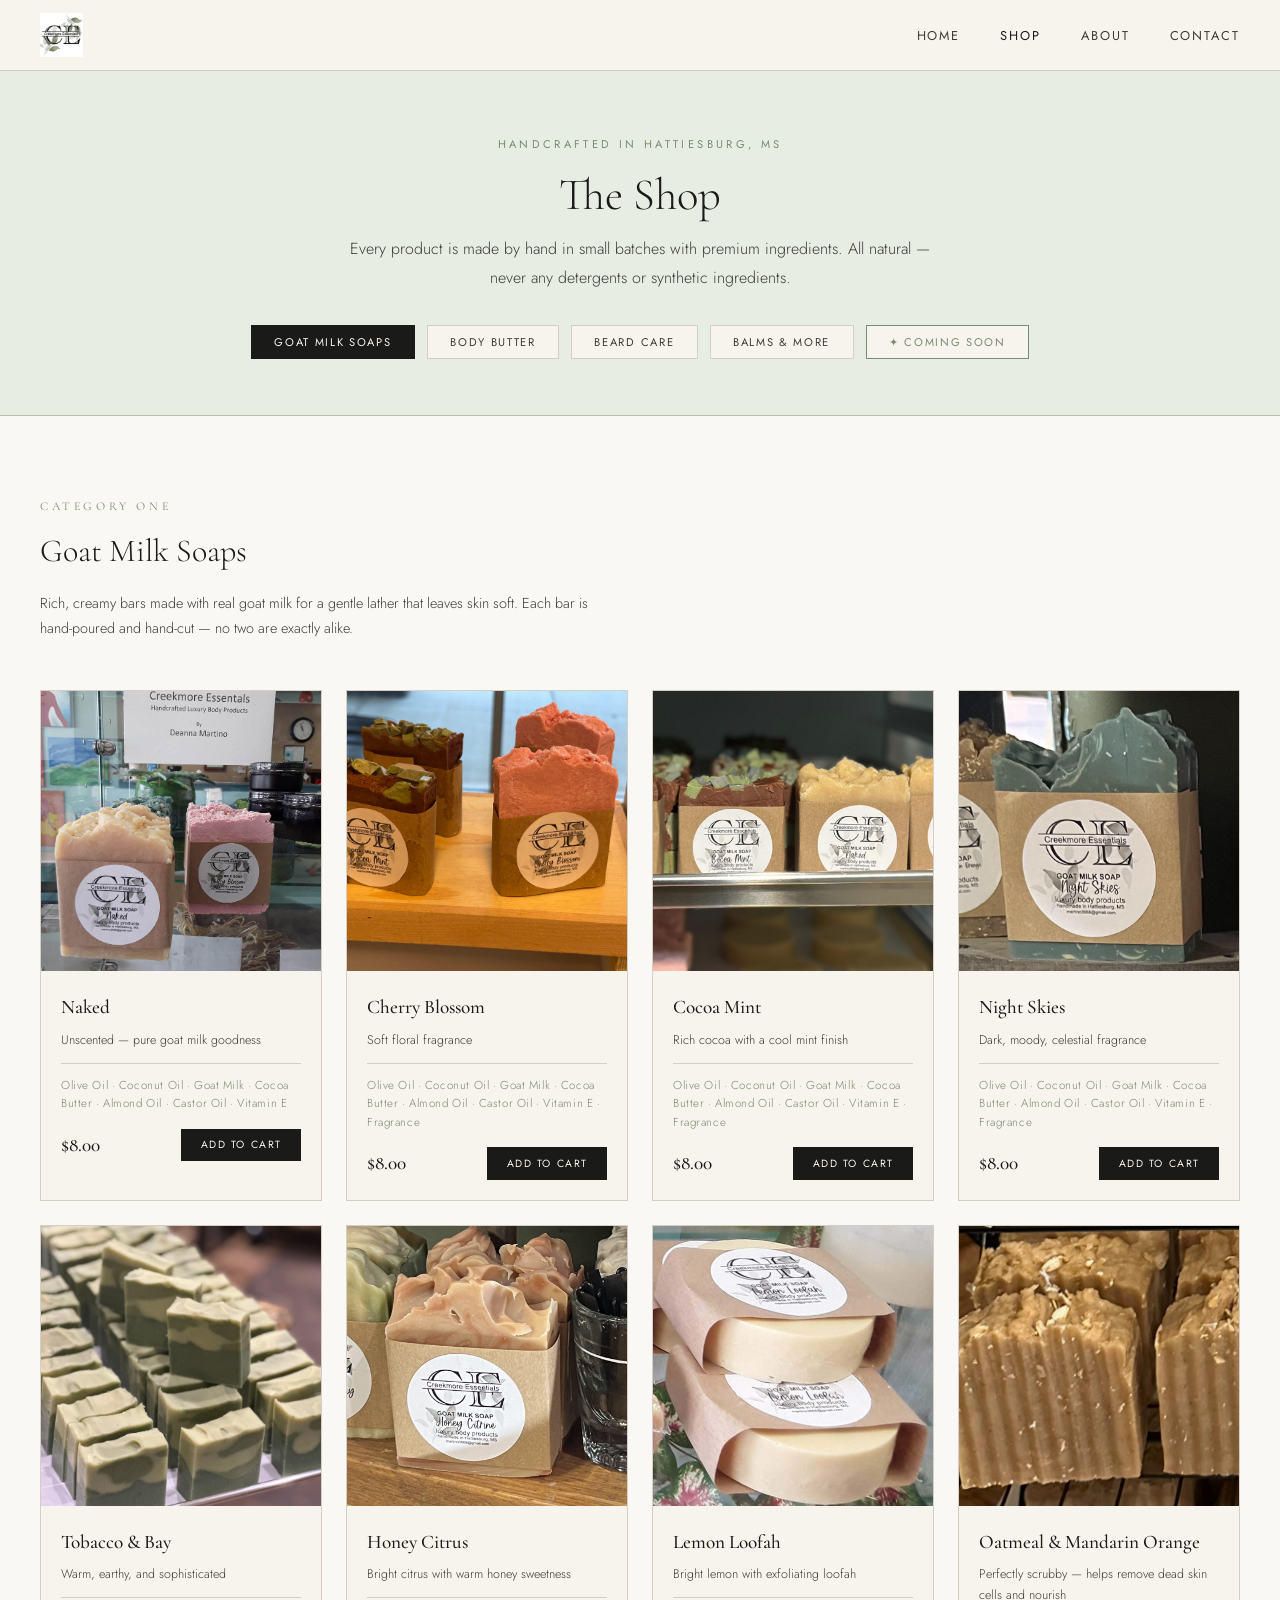
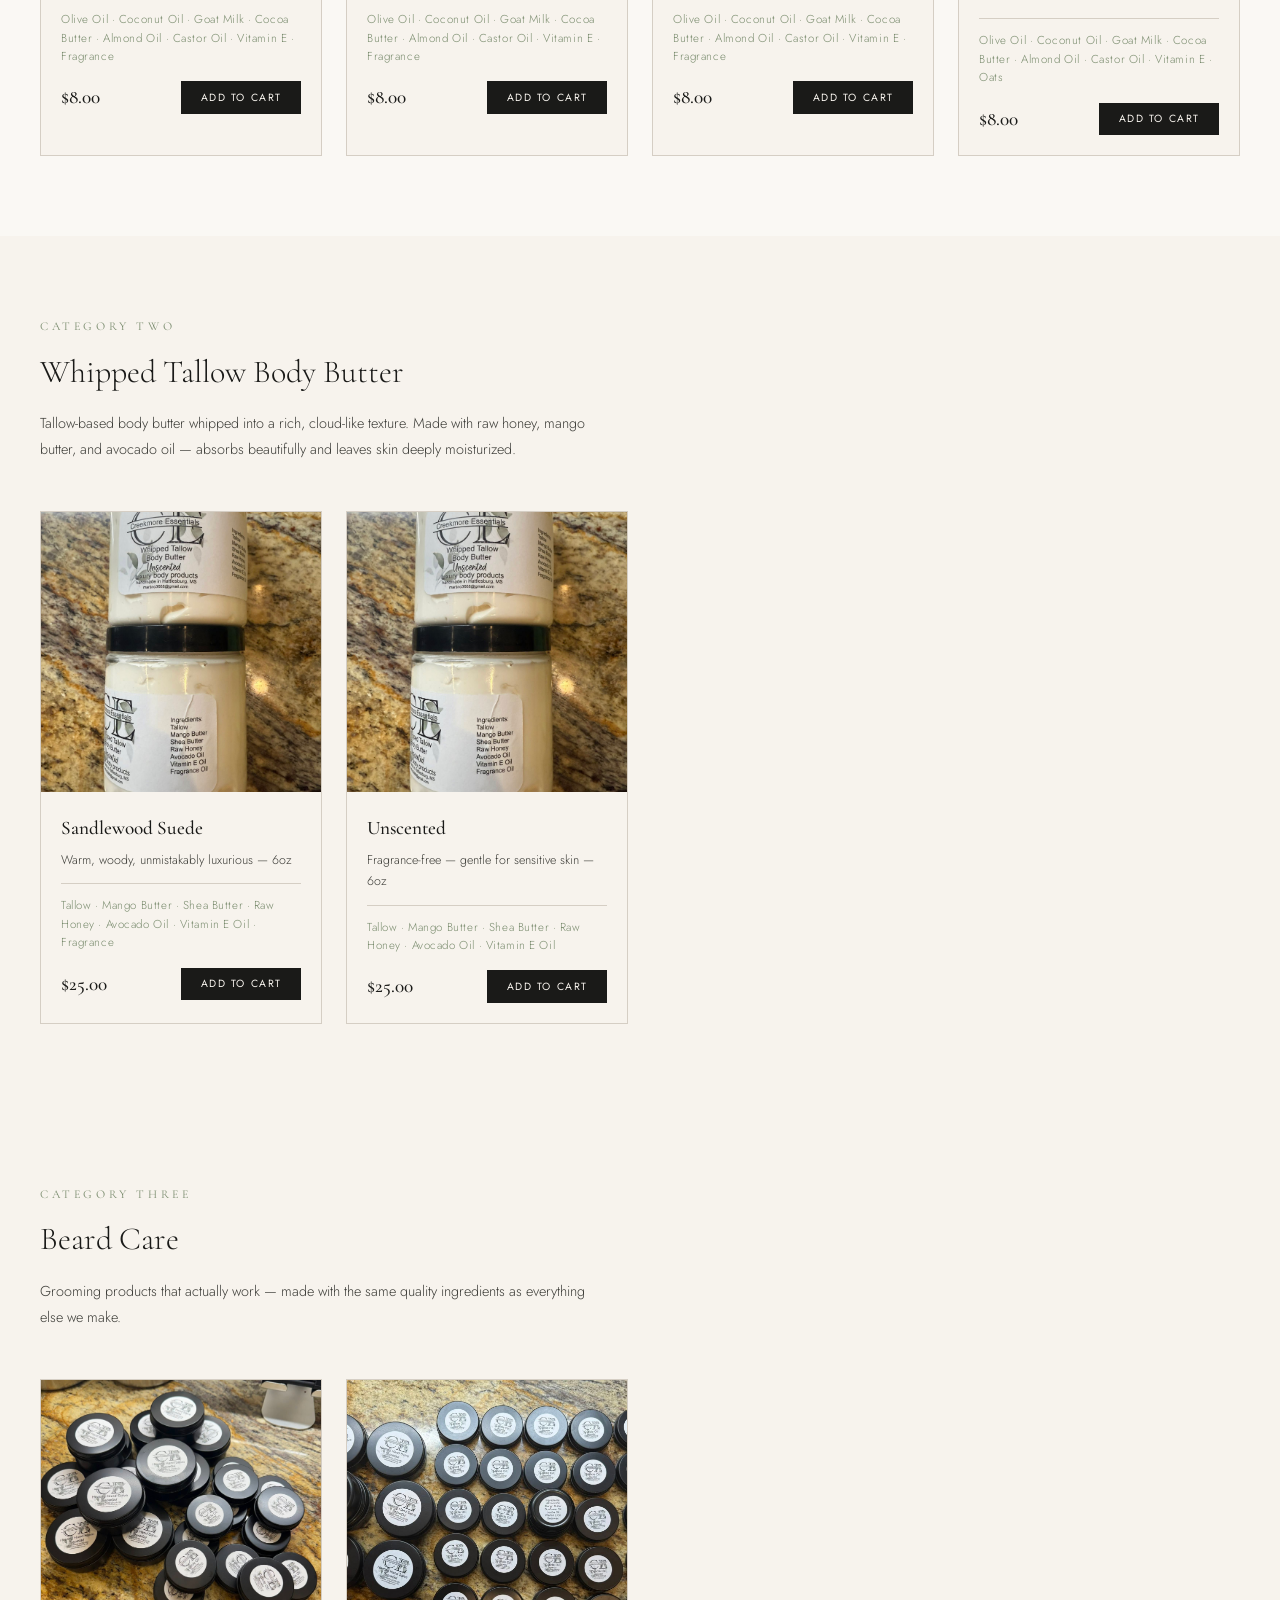
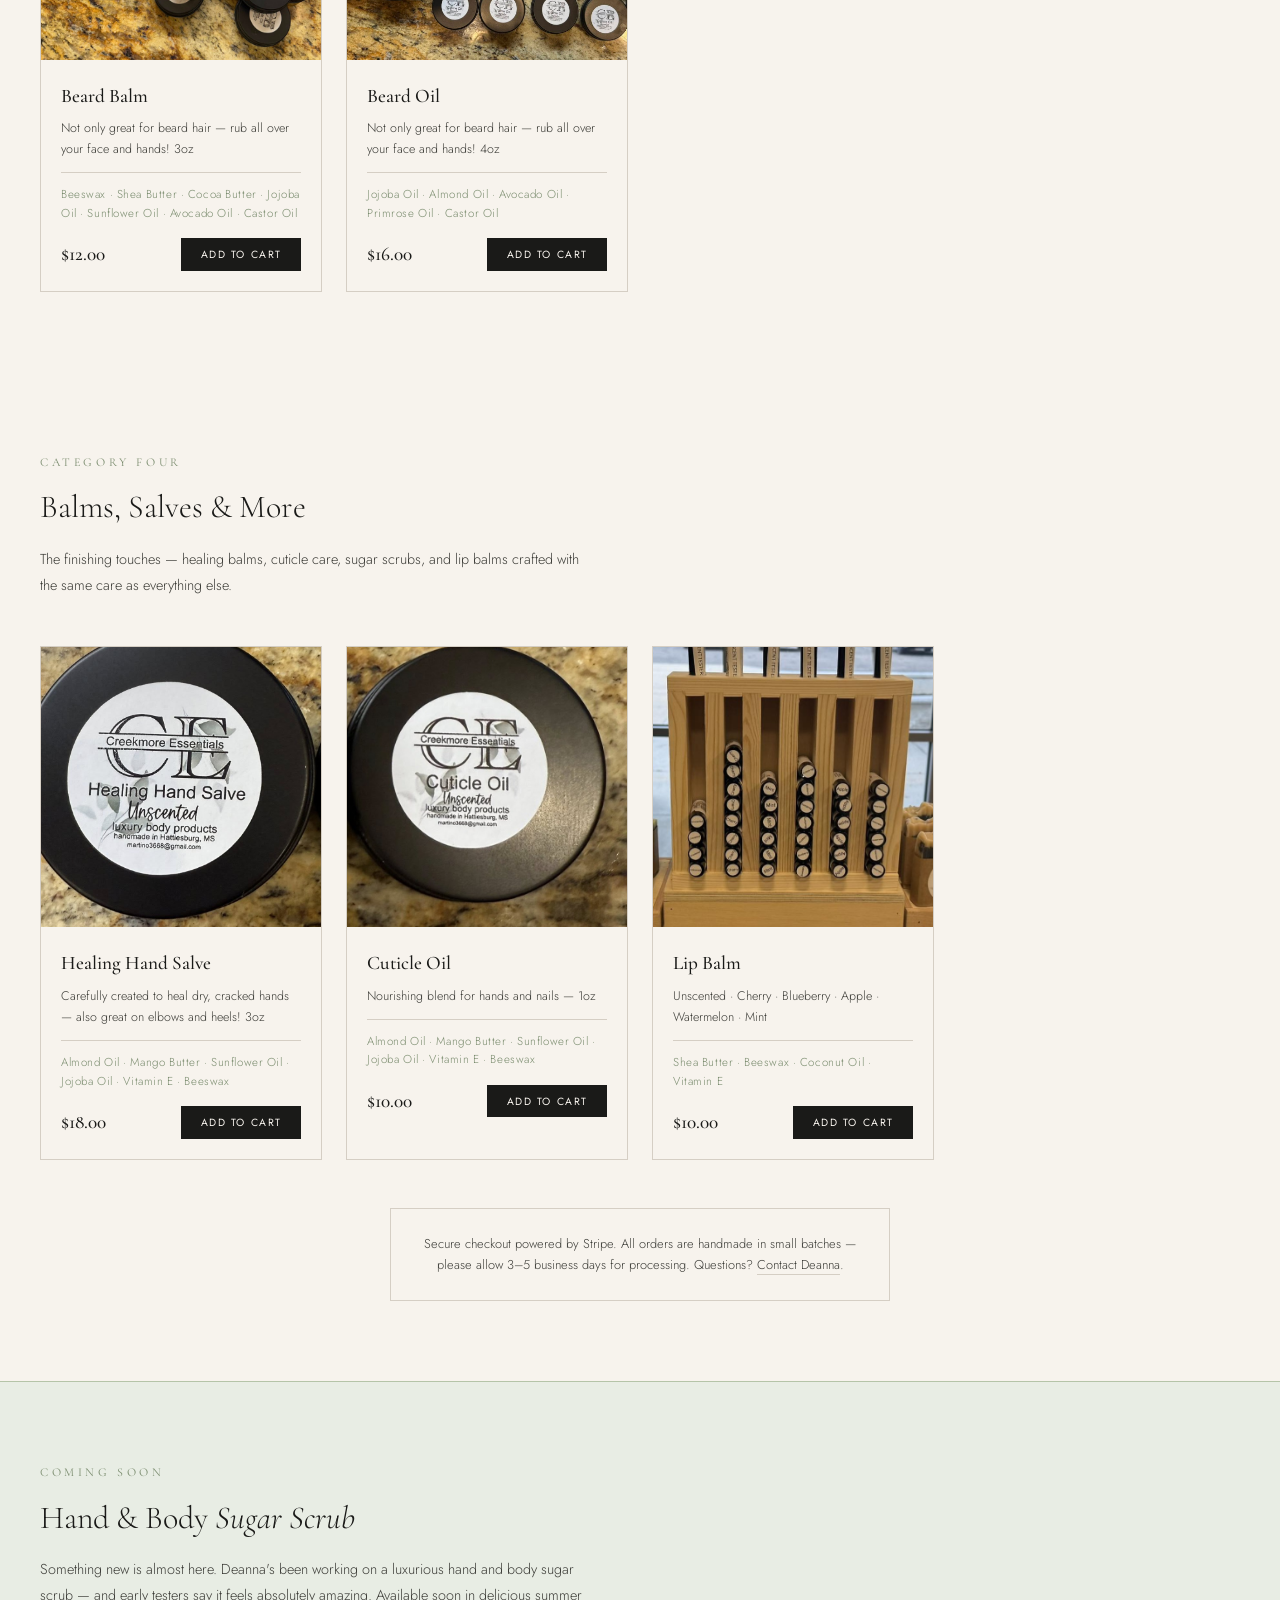
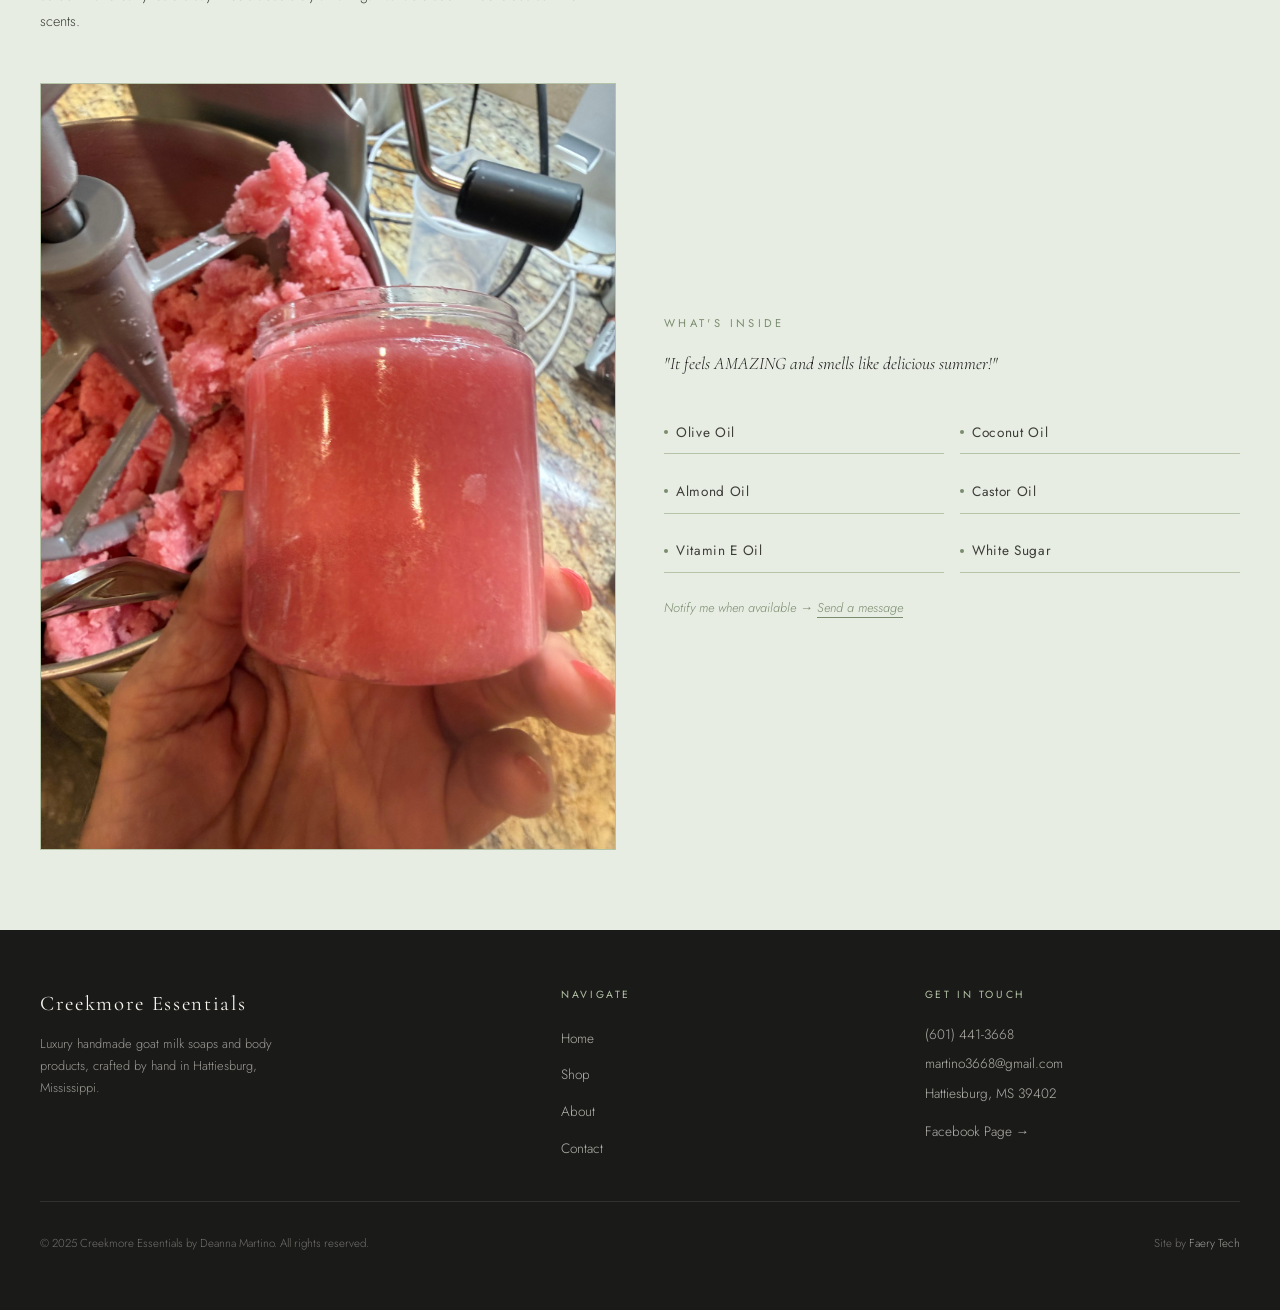
==== commit d89cc39f: "file extensions renamed" ====
--- a/shop.html
+++ b/shop.html
@@ -98,7 +98,7 @@
 
         <div class="shop-item">
           <div class="shop-item-image">
-            <img src="Images/nightskies.jpg" alt="Night Skies Soap" />
+            <img src="Images/nightskies.JPG" alt="Night Skies Soap" />
           </div>
           <div class="shop-item-info">
             <h3 class="shop-item-name">Night Skies</h3>
@@ -128,7 +128,7 @@
 
         <div class="shop-item">
           <div class="shop-item-image">
-            <img src="Images/honeycitrus.jpg" alt="Honey Citrus Soap" />
+            <img src="Images/honeycitrus.JPG" alt="Honey Citrus Soap" />
           </div>
           <div class="shop-item-info">
             <h3 class="shop-item-name">Honey Citrus</h3>
@@ -143,7 +143,7 @@
 
         <div class="shop-item">
           <div class="shop-item-image">
-            <img src="Images/lemonloofah.jpg" alt="Lemon Loofah Soap" />
+            <img src="Images/lemonloofah.JPG" alt="Lemon Loofah Soap" />
           </div>
           <div class="shop-item-info">
             <h3 class="shop-item-name">Lemon Loofah</h3>
@@ -273,7 +273,7 @@
 
         <div class="shop-item">
           <div class="shop-item-image">
-            <img src="Images/healinghandsalve1.jpg" alt="Healing Hand Salve" />
+            <img src="Images/healinghandsalve1.JPG" alt="Healing Hand Salve" />
           </div>
           <div class="shop-item-info">
             <h3 class="shop-item-name">Healing Hand Salve</h3>
@@ -288,7 +288,7 @@
 
         <div class="shop-item">
           <div class="shop-item-image">
-            <img src="Images/cuticlecream.jpg" alt="Cuticle Oil" />
+            <img src="Images/cuticlecream.JPG" alt="Cuticle Oil" />
           </div>
           <div class="shop-item-info">
             <h3 class="shop-item-name">Cuticle Oil</h3>
